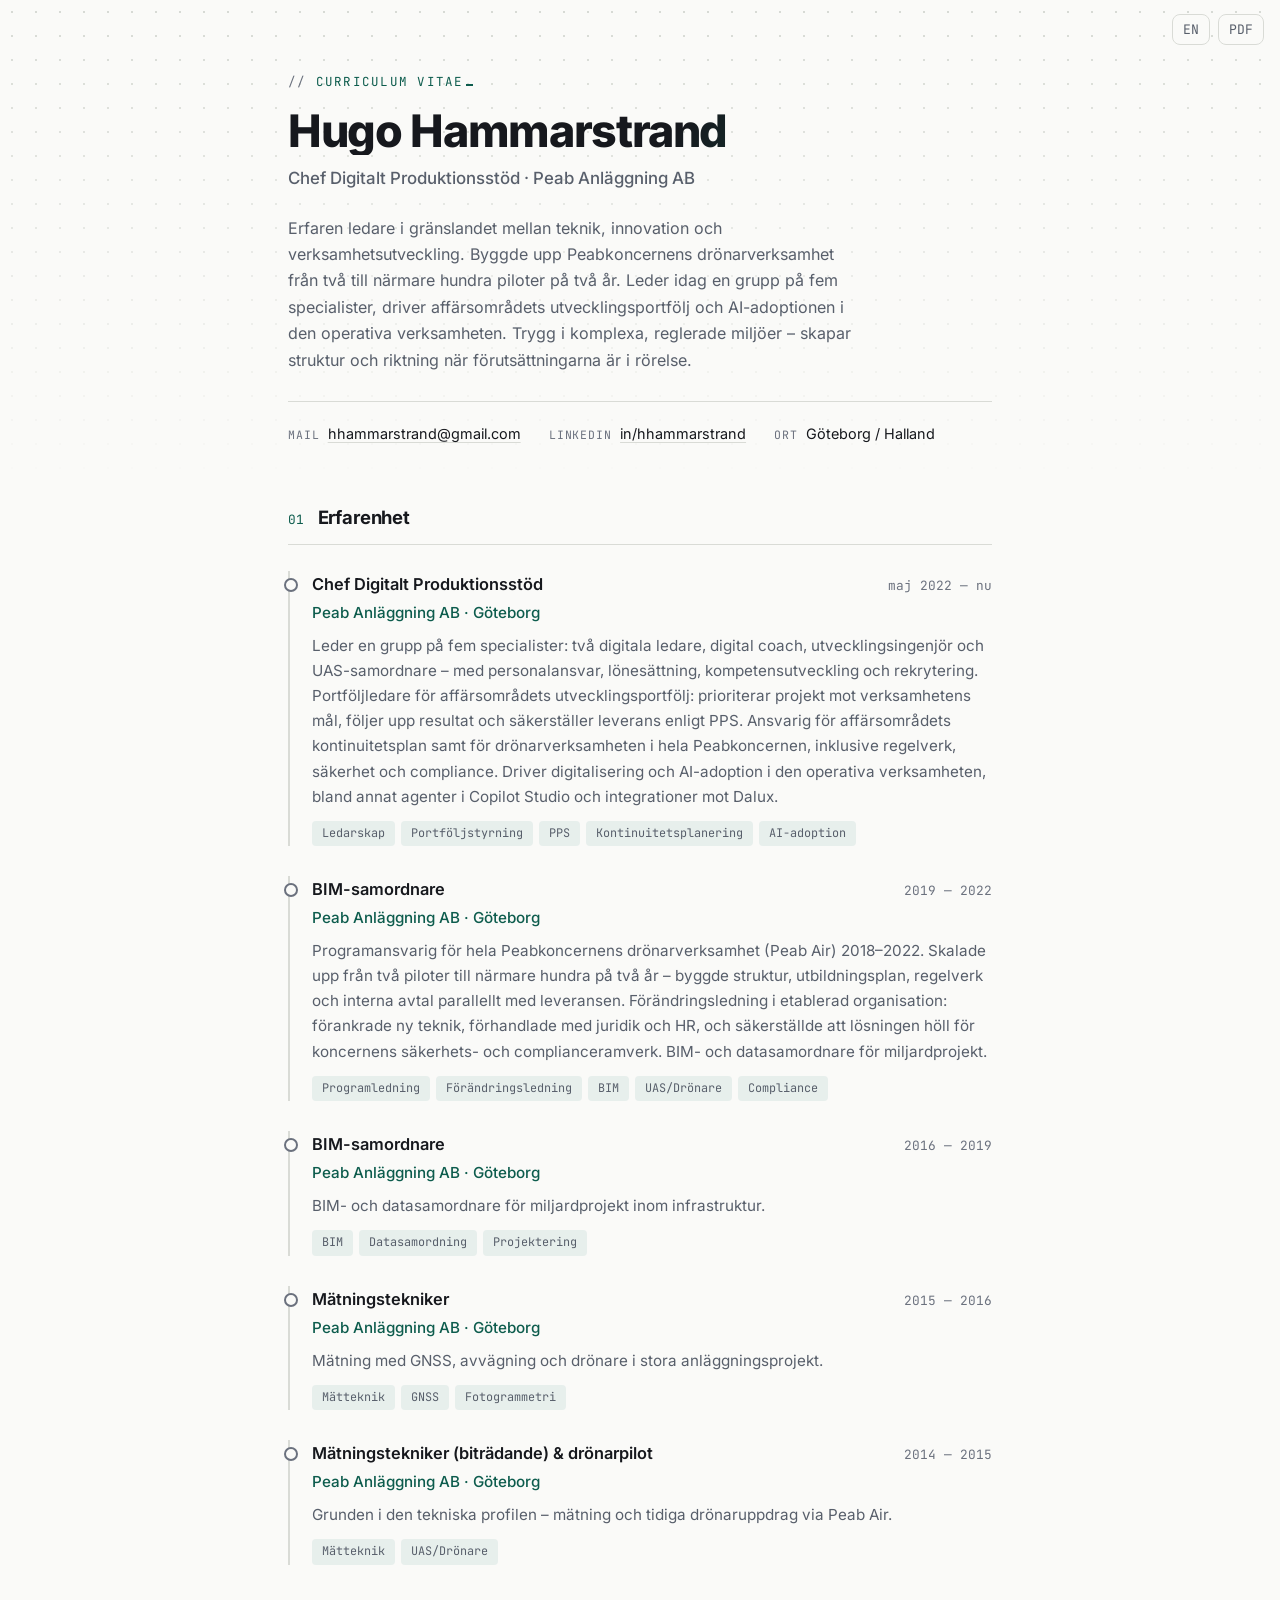
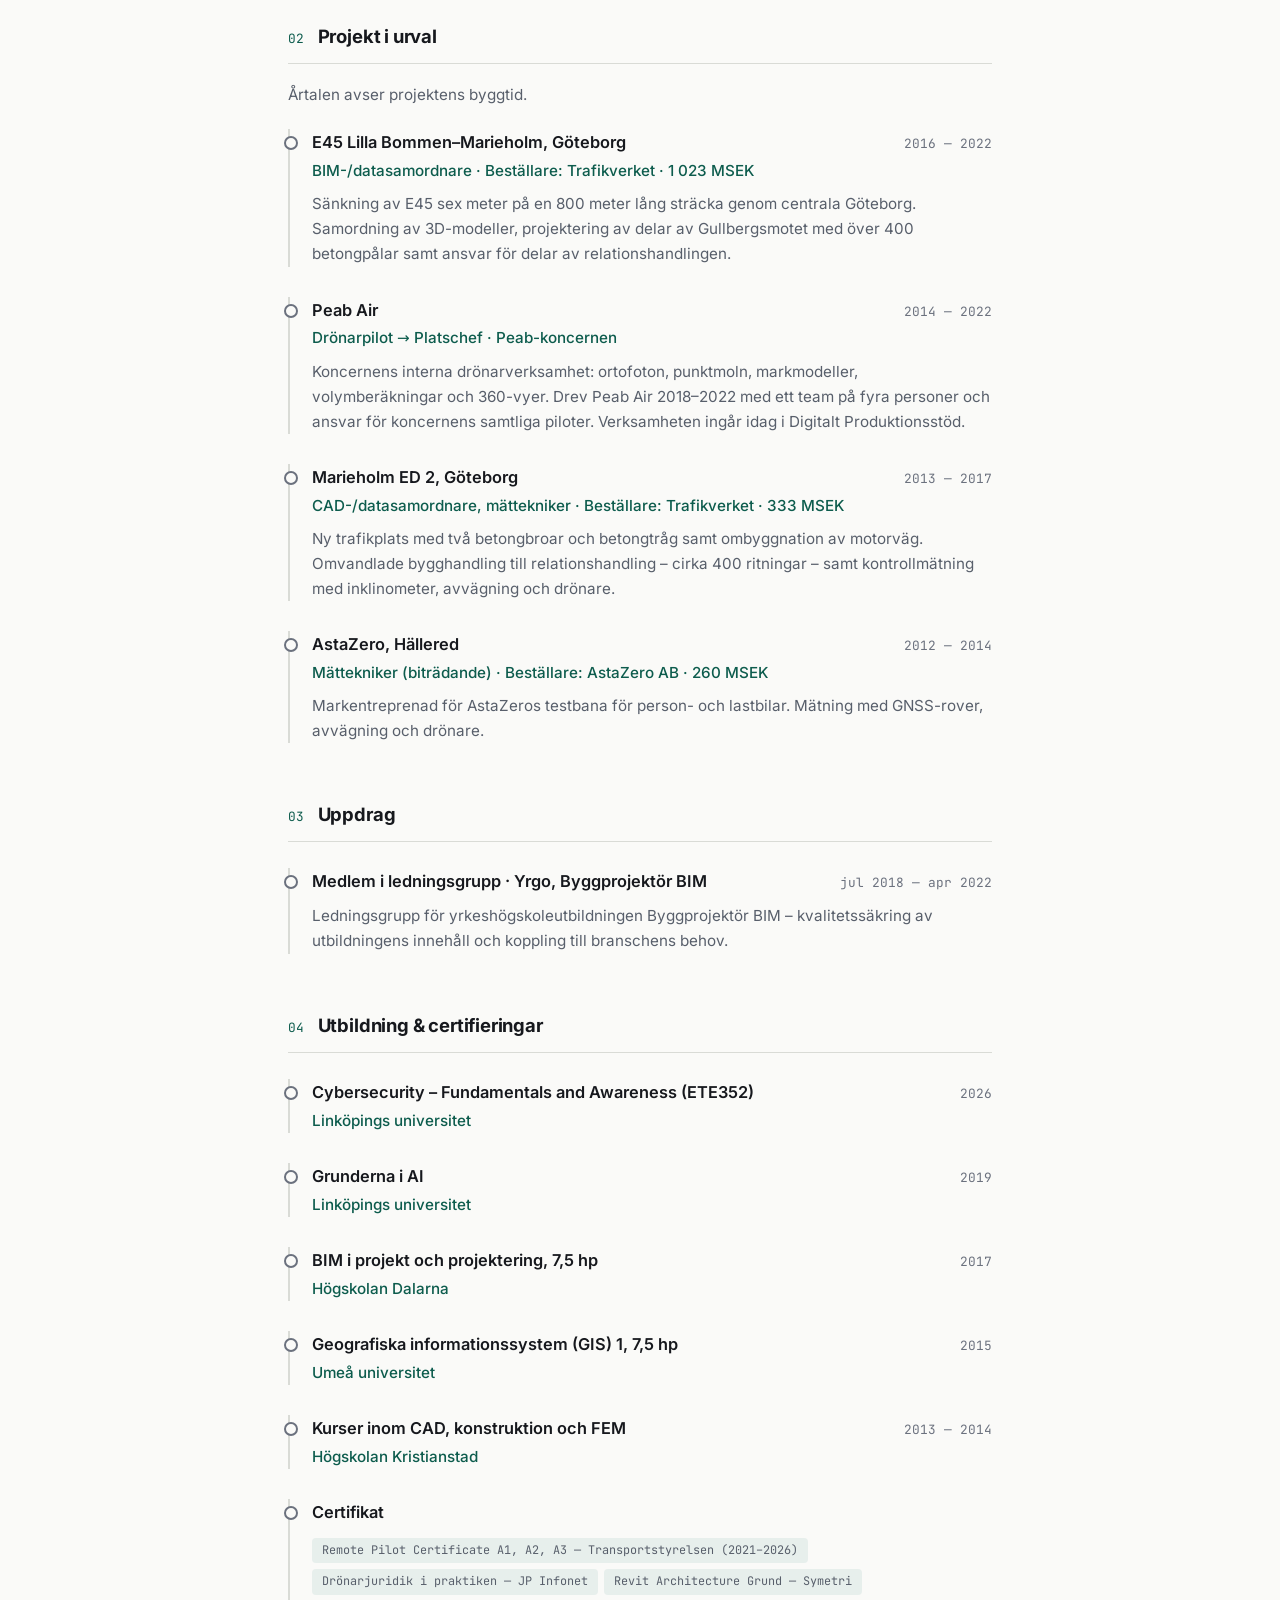
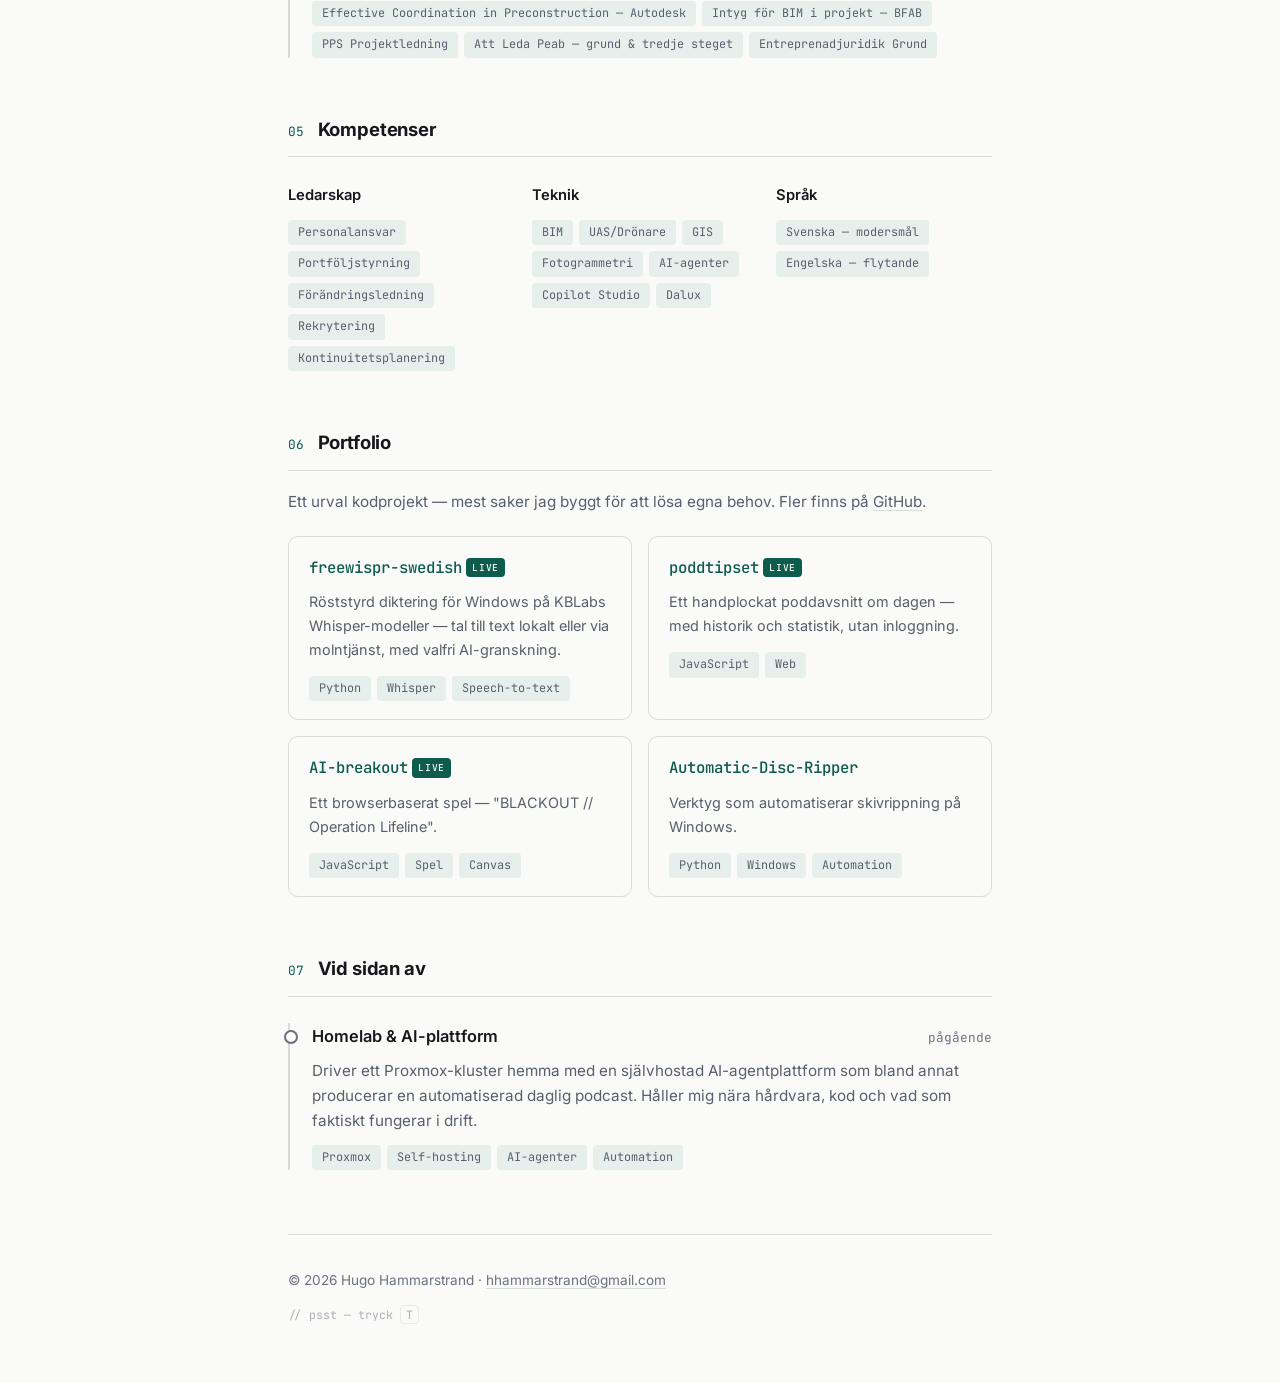
==== index.html @ 807e5472 "Align CV content with official Peab CV - Restructure experience per Peab CV: BIM Coordinator 2019-20" ====
<!DOCTYPE html>
<html lang="sv">
<head>
  <meta charset="UTF-8">
  <meta name="viewport" content="width=device-width, initial-scale=1.0">
  <meta name="description" content="CV – Hugo Hammarstrand, Chef Digitalt Produktionsstöd">
  <title>Hugo Hammarstrand — CV</title>
  <link rel="icon" type="image/svg+xml" href="favicon.svg">
  <link rel="canonical" href="https://hhammarstrand.github.io/cv/">
  <link rel="alternate" hreflang="sv" href="https://hhammarstrand.github.io/cv/">
  <link rel="alternate" hreflang="en" href="https://hhammarstrand.github.io/cv/en/">
  <link rel="alternate" hreflang="x-default" href="https://hhammarstrand.github.io/cv/">

  <meta property="og:type" content="profile">
  <meta property="og:title" content="Hugo Hammarstrand — CV">
  <meta property="og:description" content="Chef Digitalt Produktionsstöd på Peab Anläggning AB. 12+ år i byggbranschen, byggde upp koncernens drönarverksamhet från 2 till ~100 piloter.">
  <meta property="og:url" content="https://hhammarstrand.github.io/cv/">
  <meta property="og:image" content="https://hhammarstrand.github.io/cv/og-image.png">
  <meta property="og:image:width" content="1200">
  <meta property="og:image:height" content="630">
  <meta property="og:image:alt" content="Hugo Hammarstrand — Chef Digitalt Produktionsstöd, Peab Anläggning AB">
  <meta property="og:locale" content="sv_SE">
  <meta property="og:locale:alternate" content="en_US">
  <meta name="twitter:card" content="summary_large_image">
  <meta name="twitter:title" content="Hugo Hammarstrand — CV">
  <meta name="twitter:description" content="Chef Digitalt Produktionsstöd på Peab Anläggning AB.">
  <meta name="twitter:image" content="https://hhammarstrand.github.io/cv/og-image.png">

  <script type="application/ld+json">
  {
    "@context": "https://schema.org",
    "@type": "Person",
    "name": "Hugo Hammarstrand",
    "jobTitle": "Chef Digitalt Produktionsstöd",
    "worksFor": { "@type": "Organization", "name": "Peab Anläggning AB" },
    "email": "mailto:hhammarstrand@gmail.com",
    "url": "https://hhammarstrand.github.io/cv/",
    "sameAs": [
      "https://www.linkedin.com/in/hhammarstrand/",
      "https://github.com/hhammarstrand"
    ],
    "knowsLanguage": ["sv", "en"]
  }
  </script>

  <link rel="preload" href="fonts/inter-latin.woff2" as="font" type="font/woff2" crossorigin>
  <link rel="preload" href="fonts/jetbrains-mono-latin.woff2" as="font" type="font/woff2" crossorigin>
  <link rel="stylesheet" href="style.css">
</head>
<body>
  <div id="progress" aria-hidden="true"></div>
  <nav class="toolbar" aria-label="Verktyg">
    <a class="tool" href="en/" lang="en" aria-label="Switch to English">EN</a>
    <button class="tool" id="pdf-btn" type="button" aria-label="Ladda ner som PDF">PDF</button>
  </nav>
  <div class="page">

    <!-- ===================== SIDHUVUD ===================== -->
    <header class="hero">
      <p class="overline">curriculum vitae</p>
      <h1>Hugo Hammarstrand</h1>
      <p class="title">Chef Digitalt Produktionsstöd · Peab Anläggning AB</p>
      <p class="tagline">
        Erfaren ledare i gränslandet mellan teknik, innovation och verksamhetsutveckling.
        Byggde upp Peabkoncernens drönarverksamhet från två till närmare hundra piloter
        på två år. Leder idag en grupp på fem specialister, driver affärsområdets
        utvecklingsportfölj och AI-adoptionen i den operativa verksamheten. Trygg i
        komplexa, reglerade miljöer – skapar struktur och riktning när förutsättningarna
        är i rörelse.
      </p>
      <ul class="contact">
        <li><span class="label">mail</span><a href="mailto:hhammarstrand@gmail.com">hhammarstrand@gmail.com</a></li>
        <li><span class="label">linkedin</span><a href="https://www.linkedin.com/in/hhammarstrand/" target="_blank" rel="noopener">in/hhammarstrand</a></li>
        <li><span class="label">ort</span>Göteborg / Halland</li>
      </ul>
    </header>

    <main>
      <!-- ===================== ERFARENHET ===================== -->
      <section id="erfarenhet">
        <h2><span class="index">01</span>Erfarenhet</h2>

        <article class="entry">
          <div class="entry-header">
            <h3>Chef Digitalt Produktionsstöd</h3>
            <span class="period">maj 2022 — nu</span>
          </div>
          <p class="org">Peab Anläggning AB · Göteborg</p>
          <p>
            Leder en grupp på fem specialister: två digitala ledare, digital coach,
            utvecklingsingenjör och UAS-samordnare – med personalansvar, lönesättning,
            kompetensutveckling och rekrytering. Portföljledare för affärsområdets
            utvecklingsportfölj: prioriterar projekt mot verksamhetens mål, följer upp
            resultat och säkerställer leverans enligt PPS. Ansvarig för affärsområdets
            kontinuitetsplan samt för drönarverksamheten i hela Peabkoncernen, inklusive
            regelverk, säkerhet och compliance. Driver digitalisering och AI-adoption i
            den operativa verksamheten, bland annat agenter i Copilot Studio och
            integrationer mot Dalux.
          </p>
          <ul class="tags">
            <li>Ledarskap</li><li>Portföljstyrning</li><li>PPS</li><li>Kontinuitetsplanering</li><li>AI-adoption</li>
          </ul>
        </article>

        <article class="entry">
          <div class="entry-header">
            <h3>BIM-samordnare</h3>
            <span class="period">2019 — 2022</span>
          </div>
          <p class="org">Peab Anläggning AB · Göteborg</p>
          <p>
            Programansvarig för hela Peabkoncernens drönarverksamhet (Peab Air)
            2018–2022. Skalade upp från två piloter till närmare hundra på två år –
            byggde struktur, utbildningsplan, regelverk och interna avtal parallellt
            med leveransen. Förändringsledning i etablerad organisation: förankrade ny
            teknik, förhandlade med juridik och HR, och säkerställde att lösningen höll
            för koncernens säkerhets- och complianceramverk. BIM- och datasamordnare
            för miljardprojekt.
          </p>
          <ul class="tags">
            <li>Programledning</li><li>Förändringsledning</li><li>BIM</li><li>UAS/Drönare</li><li>Compliance</li>
          </ul>
        </article>

        <article class="entry">
          <div class="entry-header">
            <h3>BIM-samordnare</h3>
            <span class="period">2016 — 2019</span>
          </div>
          <p class="org">Peab Anläggning AB · Göteborg</p>
          <p>BIM- och datasamordnare för miljardprojekt inom infrastruktur.</p>
          <ul class="tags">
            <li>BIM</li><li>Datasamordning</li><li>Projektering</li>
          </ul>
        </article>

        <article class="entry">
          <div class="entry-header">
            <h3>Mätningstekniker</h3>
            <span class="period">2015 — 2016</span>
          </div>
          <p class="org">Peab Anläggning AB · Göteborg</p>
          <p>Mätning med GNSS, avvägning och drönare i stora anläggningsprojekt.</p>
          <ul class="tags">
            <li>Mätteknik</li><li>GNSS</li><li>Fotogrammetri</li>
          </ul>
        </article>

        <article class="entry">
          <div class="entry-header">
            <h3>Mätningstekniker (biträdande) &amp; drönarpilot</h3>
            <span class="period">2014 — 2015</span>
          </div>
          <p class="org">Peab Anläggning AB · Göteborg</p>
          <p>
            Grunden i den tekniska profilen – mätning och tidiga drönaruppdrag
            via Peab Air.
          </p>
          <ul class="tags">
            <li>Mätteknik</li><li>UAS/Drönare</li>
          </ul>
        </article>
      </section>

      <!-- ===================== PROJEKT ===================== -->
      <section id="projekt">
        <h2><span class="index">02</span>Projekt i urval</h2>
        <p class="section-intro">Årtalen avser projektens byggtid.</p>

        <article class="entry">
          <div class="entry-header">
            <h3>E45 Lilla Bommen–Marieholm, Göteborg</h3>
            <span class="period">2016 — 2022</span>
          </div>
          <p class="org">BIM-/datasamordnare · Beställare: Trafikverket · 1 023 MSEK</p>
          <p>
            Sänkning av E45 sex meter på en 800 meter lång sträcka genom centrala
            Göteborg. Samordning av 3D-modeller, projektering av delar av Gullbergsmotet
            med över 400 betongpålar samt ansvar för delar av relationshandlingen.
          </p>
        </article>

        <article class="entry">
          <div class="entry-header">
            <h3>Peab Air</h3>
            <span class="period">2014 — 2022</span>
          </div>
          <p class="org">Drönarpilot → Platschef · Peab-koncernen</p>
          <p>
            Koncernens interna drönarverksamhet: ortofoton, punktmoln, markmodeller,
            volymberäkningar och 360-vyer. Drev Peab Air 2018–2022 med ett team på fyra
            personer och ansvar för koncernens samtliga piloter. Verksamheten ingår
            idag i Digitalt Produktionsstöd.
          </p>
        </article>

        <article class="entry">
          <div class="entry-header">
            <h3>Marieholm ED 2, Göteborg</h3>
            <span class="period">2013 — 2017</span>
          </div>
          <p class="org">CAD-/datasamordnare, mättekniker · Beställare: Trafikverket · 333 MSEK</p>
          <p>
            Ny trafikplats med två betongbroar och betongtråg samt ombyggnation av
            motorväg. Omvandlade bygghandling till relationshandling – cirka 400
            ritningar – samt kontrollmätning med inklinometer, avvägning och drönare.
          </p>
        </article>

        <article class="entry">
          <div class="entry-header">
            <h3>AstaZero, Hällered</h3>
            <span class="period">2012 — 2014</span>
          </div>
          <p class="org">Mättekniker (biträdande) · Beställare: AstaZero AB · 260 MSEK</p>
          <p>
            Markentreprenad för AstaZeros testbana för person- och lastbilar. Mätning
            med GNSS-rover, avvägning och drönare.
          </p>
        </article>
      </section>

      <!-- ===================== UPPDRAG ===================== -->
      <section id="uppdrag">
        <h2><span class="index">03</span>Uppdrag</h2>

        <article class="entry">
          <div class="entry-header">
            <h3>Medlem i ledningsgrupp · Yrgo, Byggprojektör BIM</h3>
            <span class="period">jul 2018 — apr 2022</span>
          </div>
          <p>
            Ledningsgrupp för yrkeshögskoleutbildningen Byggprojektör BIM – kvalitetssäkring
            av utbildningens innehåll och koppling till branschens behov.
          </p>
        </article>
      </section>

      <!-- ===================== UTBILDNING ===================== -->
      <section id="utbildning">
        <h2><span class="index">04</span>Utbildning &amp; certifieringar</h2>

        <article class="entry">
          <div class="entry-header">
            <h3>Cybersecurity – Fundamentals and Awareness (ETE352)</h3>
            <span class="period">2026</span>
          </div>
          <p class="org">Linköpings universitet</p>
        </article>

        <article class="entry">
          <div class="entry-header">
            <h3>Grunderna i AI</h3>
            <span class="period">2019</span>
          </div>
          <p class="org">Linköpings universitet</p>
        </article>

        <article class="entry">
          <div class="entry-header">
            <h3>BIM i projekt och projektering, 7,5 hp</h3>
            <span class="period">2017</span>
          </div>
          <p class="org">Högskolan Dalarna</p>
        </article>

        <article class="entry">
          <div class="entry-header">
            <h3>Geografiska informationssystem (GIS) 1, 7,5 hp</h3>
            <span class="period">2015</span>
          </div>
          <p class="org">Umeå universitet</p>
        </article>

        <article class="entry">
          <div class="entry-header">
            <h3>Kurser inom CAD, konstruktion och FEM</h3>
            <span class="period">2013 — 2014</span>
          </div>
          <p class="org">Högskolan Kristianstad</p>
        </article>

        <article class="entry">
          <div class="entry-header">
            <h3>Certifikat</h3>
          </div>
          <ul class="tags">
            <li>Remote Pilot Certificate A1, A2, A3 — Transportstyrelsen (2021–2026)</li>
            <li>Drönarjuridik i praktiken — JP Infonet</li>
            <li>Revit Architecture Grund — Symetri</li>
            <li>Effective Coordination in Preconstruction — Autodesk</li>
            <li>Intyg för BIM i projekt — BFAB</li>
            <li>PPS Projektledning</li>
            <li>Att Leda Peab — grund &amp; tredje steget</li>
            <li>Entreprenadjuridik Grund</li>
          </ul>
        </article>
      </section>

      <!-- ===================== KOMPETENSER ===================== -->
      <section id="kompetenser">
        <h2><span class="index">05</span>Kompetenser</h2>
        <div class="skills">
          <div class="skill-group">
            <h3>Ledarskap</h3>
            <ul class="tags">
              <li>Personalansvar</li><li>Portföljstyrning</li><li>Förändringsledning</li><li>Rekrytering</li><li>Kontinuitetsplanering</li>
            </ul>
          </div>
          <div class="skill-group">
            <h3>Teknik</h3>
            <ul class="tags">
              <li>BIM</li><li>UAS/Drönare</li><li>GIS</li><li>Fotogrammetri</li><li>AI-agenter</li><li>Copilot Studio</li><li>Dalux</li>
            </ul>
          </div>
          <div class="skill-group">
            <h3>Språk</h3>
            <ul class="tags">
              <li>Svenska — modersmål</li><li>Engelska — flytande</li>
            </ul>
          </div>
        </div>
      </section>

      <!-- ===================== PORTFOLIO ===================== -->
      <section id="portfolio">
        <h2><span class="index">06</span>Portfolio</h2>
        <p class="section-intro">Ett urval kodprojekt — mest saker jag byggt för att lösa egna behov. Fler finns på <a href="https://github.com/hhammarstrand" target="_blank" rel="noopener">GitHub</a>.</p>
        <div class="portfolio">

          <a class="project" href="https://hhammarstrand.github.io/freewispr-swedish/" target="_blank" rel="noopener">
            <h3>freewispr-swedish <span class="live-badge">live</span> <span class="arrow" aria-hidden="true">↗</span></h3>
            <p>Röststyrd diktering för Windows på KBLabs Whisper-modeller — tal till text lokalt eller via molntjänst, med valfri AI-granskning.</p>
            <ul class="tags"><li>Python</li><li>Whisper</li><li>Speech-to-text</li></ul>
          </a>

          <a class="project" href="https://hhammarstrand.github.io/poddtipset/" target="_blank" rel="noopener">
            <h3>poddtipset <span class="live-badge">live</span> <span class="arrow" aria-hidden="true">↗</span></h3>
            <p>Ett handplockat poddavsnitt om dagen — med historik och statistik, utan inloggning.</p>
            <ul class="tags"><li>JavaScript</li><li>Web</li></ul>
          </a>

          <a class="project" href="https://hhammarstrand.github.io/AI-breakout/" target="_blank" rel="noopener">
            <h3>AI-breakout <span class="live-badge">live</span> <span class="arrow" aria-hidden="true">↗</span></h3>
            <p>Ett browserbaserat spel — "BLACKOUT // Operation Lifeline".</p>
            <ul class="tags"><li>JavaScript</li><li>Spel</li><li>Canvas</li></ul>
          </a>

          <a class="project" href="https://github.com/hhammarstrand/Automatic-Disc-Ripper-for-Windows" target="_blank" rel="noopener">
            <h3>Automatic-Disc-Ripper <span class="arrow" aria-hidden="true">↗</span></h3>
            <p>Verktyg som automatiserar skivrippning på Windows.</p>
            <ul class="tags"><li>Python</li><li>Windows</li><li>Automation</li></ul>
          </a>

        </div>
      </section>

      <!-- ===================== VID SIDAN AV ===================== -->
      <section id="eget">
        <h2><span class="index">07</span>Vid sidan av</h2>

        <article class="entry">
          <div class="entry-header">
            <h3>Homelab &amp; AI-plattform</h3>
            <span class="period">pågående</span>
          </div>
          <p>
            Driver ett Proxmox-kluster hemma med en självhostad AI-agentplattform som
            bland annat producerar en automatiserad daglig podcast. Håller mig nära
            hårdvara, kod och vad som faktiskt fungerar i drift.
          </p>
          <ul class="tags">
            <li>Proxmox</li><li>Self-hosting</li><li>AI-agenter</li><li>Automation</li>
          </ul>
        </article>
      </section>
    </main>

    <footer>
      <p>© 2026 Hugo Hammarstrand · <a href="mailto:hhammarstrand@gmail.com">hhammarstrand@gmail.com</a></p>
      <p class="hint" aria-hidden="true">// psst — tryck <kbd>T</kbd></p>
    </footer>

  </div>
  <script src="script.js"></script>
</body>
</html>
---- style.css ----
/* ===================== Typsnitt (självhostade, latin-subset) ===================== */
/* Variabla fonter från Google Fonts (Inter v20, JetBrains Mono v24), OFL-licens.
   Tecken utanför latin-subsetet (t.ex. →, ↗) faller tillbaka på systemfont. */
@font-face {
  font-family: "Inter";
  font-style: normal;
  font-weight: 100 900;
  font-display: swap;
  src: url("fonts/inter-latin.woff2") format("woff2");
}
@font-face {
  font-family: "JetBrains Mono";
  font-style: normal;
  font-weight: 100 800;
  font-display: swap;
  src: url("fonts/jetbrains-mono-latin.woff2") format("woff2");
}

/* ===================== Grund ===================== */
:root {
  --bg: #fafaf8;
  --text: #16181d;
  --muted: #585f6b;
  --faint: #6b717e; /* håll ≥ 4.5:1 mot --bg (WCAG AA) — används för datum m.m. */
  --accent: #0d5c4d;
  --accent-2: #1d8a72;
  --accent-soft: #e7efec;
  --rule: #d9dbd6;
  --dot: #d2d5cf;
  --mono: "JetBrains Mono", ui-monospace, monospace;
}

* { box-sizing: border-box; }

html { scroll-behavior: smooth; }

body {
  margin: 0;
  font-family: "Inter", system-ui, -apple-system, sans-serif;
  background: var(--bg);
  color: var(--text);
  line-height: 1.65;
  -webkit-font-smoothing: antialiased;
}

/* Subtilt punktraster bakom övre delen av sidan */
body::before {
  content: "";
  position: fixed;
  inset: 0;
  background-image: radial-gradient(var(--dot) 1px, transparent 1px);
  background-size: 24px 24px;
  -webkit-mask-image: linear-gradient(to bottom, rgba(0,0,0,0.9), transparent 55%);
  mask-image: linear-gradient(to bottom, rgba(0,0,0,0.9), transparent 55%);
  pointer-events: none;
  z-index: 0;
}

.page {
  position: relative;
  z-index: 1;
  max-width: 760px;
  margin: 0 auto;
  padding: 72px 28px 48px;
}

a {
  color: inherit;
  text-decoration: underline;
  text-decoration-color: var(--rule);
  text-underline-offset: 3px;
  transition: text-decoration-color 0.15s;
}
a:hover { text-decoration-color: var(--accent); }

/* Visuellt dold men läsbar för skärmläsare */
.sr-only {
  position: absolute;
  width: 1px;
  height: 1px;
  padding: 0;
  margin: -1px;
  overflow: hidden;
  clip-path: inset(50%);
  white-space: nowrap;
}

/* ===================== Verktygsrad ===================== */
.toolbar {
  position: fixed;
  top: 14px;
  right: 16px;
  z-index: 11;
  display: flex;
  gap: 8px;
}

.tool {
  font-family: var(--mono);
  font-size: 0.82rem;
  line-height: 1;
  color: var(--muted);
  background: var(--bg);
  border: 1px solid var(--rule);
  border-radius: 8px;
  padding: 8px 10px;
  cursor: pointer;
  text-decoration: none;
  transition: color 0.15s, border-color 0.15s;
}

.tool:hover {
  color: var(--accent);
  border-color: var(--accent);
  text-decoration: none;
}

/* ===================== Läsförlopp ===================== */
#progress {
  position: fixed;
  top: 0;
  left: 0;
  height: 3px;
  width: 0;
  background: linear-gradient(90deg, var(--accent), var(--accent-2));
  z-index: 10;
}

/* ===================== Sidhuvud ===================== */
.overline {
  font-family: var(--mono);
  font-size: 0.78rem;
  letter-spacing: 0.18em;
  text-transform: uppercase;
  color: var(--accent);
  margin: 0 0 14px;
}

.overline::before {
  content: "// ";
  color: var(--faint);
}

.hero h1 {
  margin: 0;
  font-size: 2.8rem;
  font-weight: 800;
  letter-spacing: -0.03em;
  line-height: 1.08;
  background: linear-gradient(120deg, var(--text) 55%, var(--accent));
  -webkit-background-clip: text;
  background-clip: text;
  -webkit-text-fill-color: transparent;
}

.hero .title {
  margin: 10px 0 0;
  font-size: 1.05rem;
  font-weight: 500;
  color: var(--muted);
}

.hero .tagline {
  margin: 22px 0 0;
  color: var(--muted);
  max-width: 58ch;
}

.contact {
  list-style: none;
  margin: 28px 0 0;
  padding: 20px 0 0;
  border-top: 1px solid var(--rule);
  display: flex;
  flex-wrap: wrap;
  gap: 8px 28px;
  font-size: 0.9rem;
}

.contact .label {
  font-family: var(--mono);
  font-size: 0.72rem;
  color: var(--faint);
  margin-right: 8px;
  text-transform: uppercase;
  letter-spacing: 0.08em;
}

/* ===================== Sektioner ===================== */
section {
  margin-top: 56px;
}

h2 {
  display: flex;
  align-items: baseline;
  gap: 14px;
  margin: 0 0 26px;
  font-size: 1.15rem;
  font-weight: 700;
  letter-spacing: -0.01em;
  padding-bottom: 12px;
  border-bottom: 1px solid var(--rule);
}

h2 .index {
  font-family: var(--mono);
  font-size: 0.8rem;
  font-weight: 400;
  color: var(--accent);
}

/* ===================== Poster / tidslinje ===================== */
.entry {
  position: relative;
  margin-bottom: 30px;
  padding-left: 22px;
  border-left: 2px solid var(--rule);
  transition: border-left-color 0.25s;
}
.entry:last-child { margin-bottom: 0; }
.entry:hover { border-left-color: var(--accent); }

/* Tidslinjepunkt */
.entry::before {
  content: "";
  position: absolute;
  left: -6px;
  top: 7px;
  width: 10px;
  height: 10px;
  border-radius: 50%;
  background: var(--bg);
  border: 2px solid var(--faint);
  transition: border-color 0.25s, box-shadow 0.25s;
}
.entry:hover::before {
  border-color: var(--accent);
  box-shadow: 0 0 0 4px var(--accent-soft);
}

.entry-header {
  display: flex;
  justify-content: space-between;
  align-items: baseline;
  flex-wrap: wrap;
  gap: 4px 16px;
}

.entry h3 {
  margin: 0;
  font-size: 1.02rem;
  font-weight: 600;
}

.period {
  font-family: var(--mono);
  font-size: 0.8rem;
  color: var(--faint);
  white-space: nowrap;
}

.org {
  margin: 2px 0 0 !important;
  font-size: 0.88rem;
  color: var(--accent) !important;
  font-weight: 500;
}

.entry p {
  margin: 8px 0 0;
  color: var(--muted);
  font-size: 0.95rem;
}

/* ===================== Taggar ===================== */
.tags {
  list-style: none;
  margin: 12px 0 0;
  padding: 0;
  display: flex;
  flex-wrap: wrap;
  gap: 6px;
}

.tags li {
  font-family: var(--mono);
  font-size: 0.74rem;
  color: var(--muted);
  background: var(--accent-soft);
  padding: 3px 10px;
  border-radius: 4px;
  transition: color 0.15s, transform 0.15s;
}

.tags li:hover {
  color: var(--accent);
  transform: translateY(-1px);
}

/* ===================== Kompetenser ===================== */
.skills {
  display: grid;
  grid-template-columns: repeat(auto-fit, minmax(200px, 1fr));
  gap: 28px;
}

.skill-group h3 {
  margin: 0 0 10px;
  font-size: 0.92rem;
  font-weight: 600;
}

/* ===================== Portfolio ===================== */
.section-intro {
  margin: -8px 0 22px;
  color: var(--muted);
  font-size: 0.95rem;
}

.portfolio {
  display: grid;
  grid-template-columns: repeat(auto-fit, minmax(240px, 1fr));
  gap: 16px;
}

.project {
  display: block;
  padding: 18px 20px;
  border: 1px solid var(--rule);
  border-radius: 10px;
  background: color-mix(in srgb, var(--bg) 70%, transparent);
  text-decoration: none;
  color: inherit;
  transition: border-color 0.2s, transform 0.2s, box-shadow 0.2s;
}

.project:hover {
  border-color: var(--accent);
  transform: translateY(-3px);
  box-shadow: 0 10px 30px rgba(0, 0, 0, 0.08);
  text-decoration: none;
}

.project h3 {
  margin: 0;
  font-family: var(--mono);
  font-size: 0.98rem;
  font-weight: 500;
  color: var(--accent);
  display: flex;
  align-items: center;
  gap: 6px;
}

.project .live-badge {
  font-family: var(--mono);
  font-size: 0.6rem;
  font-weight: 500;
  letter-spacing: 0.08em;
  text-transform: uppercase;
  color: var(--bg);
  background: var(--accent);
  padding: 2px 6px;
  border-radius: 4px;
  margin-left: -2px;
}

.project .arrow {
  font-family: sans-serif;
  margin-left: auto;
  opacity: 0;
  transform: translate(-3px, 3px);
  transition: opacity 0.2s, transform 0.2s;
}

.project:hover .arrow {
  opacity: 1;
  transform: none;
}

.project p {
  margin: 10px 0 0;
  font-size: 0.9rem;
  color: var(--muted);
}

.project .tags { margin-top: 14px; }

/* ===================== Sidfot ===================== */
footer {
  margin-top: 64px;
  padding-top: 20px;
  border-top: 1px solid var(--rule);
  font-size: 0.85rem;
  color: var(--faint);
}

footer .hint {
  font-family: var(--mono);
  font-size: 0.72rem;
  opacity: 0.55;
}

footer .hint kbd {
  font-family: inherit;
  border: 1px solid var(--rule);
  border-radius: 4px;
  padding: 1px 5px;
}

/* ===================== Skrivmaskinsmarkör ===================== */
.overline .caret {
  display: inline-block;
  width: 0.55em;
  margin-left: 2px;
  border-bottom: 2px solid var(--accent);
  animation: blink 1s steps(1) infinite;
}

@keyframes blink {
  50% { opacity: 0; }
}

/* ===================== Terminal ===================== */
#term-backdrop {
  position: fixed;
  inset: 0;
  background: rgba(0, 0, 0, 0.45);
  z-index: 19;
}

#term {
  position: fixed;
  left: 50%;
  top: 18vh;
  transform: translateX(-50%);
  width: min(640px, 92vw);
  z-index: 20;
  background: #0c0e12;
  color: #d6dae0;
  border: 1px solid #2a2e36;
  border-radius: 10px;
  box-shadow: 0 24px 60px rgba(0, 0, 0, 0.5);
  font-family: var(--mono);
  font-size: 0.84rem;
  overflow: hidden;
}

#term header {
  display: flex;
  justify-content: space-between;
  padding: 8px 14px;
  background: #12151b;
  border-bottom: 1px solid #2a2e36;
  color: #6b7280;
  font-size: 0.74rem;
}

#term-out {
  max-height: 45vh;
  overflow-y: auto;
  padding: 12px 14px;
  white-space: pre-wrap;
  line-height: 1.55;
}

#term-out .cmd-line { color: #4fd1b0; }

#term form {
  display: flex;
  align-items: center;
  gap: 8px;
  padding: 10px 14px;
  border-top: 1px solid #2a2e36;
}

#term .prompt { color: #4fd1b0; }

#term input {
  flex: 1;
  background: none;
  border: none;
  outline: none;
  color: #d6dae0;
  font: inherit;
}

/* ===================== Scroll-animationer ===================== */
/* Aktiveras bara när JS finns (html.js) så att sidan funkar utan skript */
html.js .reveal {
  opacity: 0;
  transform: translateY(14px);
  transition: opacity 0.55s ease, transform 0.55s ease;
}
html.js .reveal.visible {
  opacity: 1;
  transform: none;
}

@media (prefers-reduced-motion: reduce) {
  html { scroll-behavior: auto; }
  html.js .reveal {
    opacity: 1;
    transform: none;
    transition: none;
  }
  .tags li, .entry, .entry::before { transition: none; }
}

/* ===================== Mobil ===================== */
@media (max-width: 600px) {
  .page { padding: 40px 18px 32px; }
  .hero h1 { font-size: 2.1rem; }
  section { margin-top: 40px; }
}

/* ===================== Utskrift ===================== */
@media print {
  :root {
    --bg: #ffffff;
    --text: #000000;
    --muted: #333333;
    --faint: #555555;
    --accent: #0d5c4d;
    --rule: #cccccc;
    --dot: #ffffff;
  }
  body::before, #progress, .toolbar, footer .hint, #term, #term-backdrop { display: none; }
  .overline .caret { display: none; }
  html.js .reveal { opacity: 1; transform: none; }
  .hero h1 {
    background: none;
    -webkit-text-fill-color: initial;
    color: #000;
  }
  .page { padding: 0; max-width: none; }
  section { margin-top: 28px; }
  .entry, .project { break-inside: avoid; }
  .portfolio { grid-template-columns: 1fr 1fr; }
  a { text-decoration: none; }
}
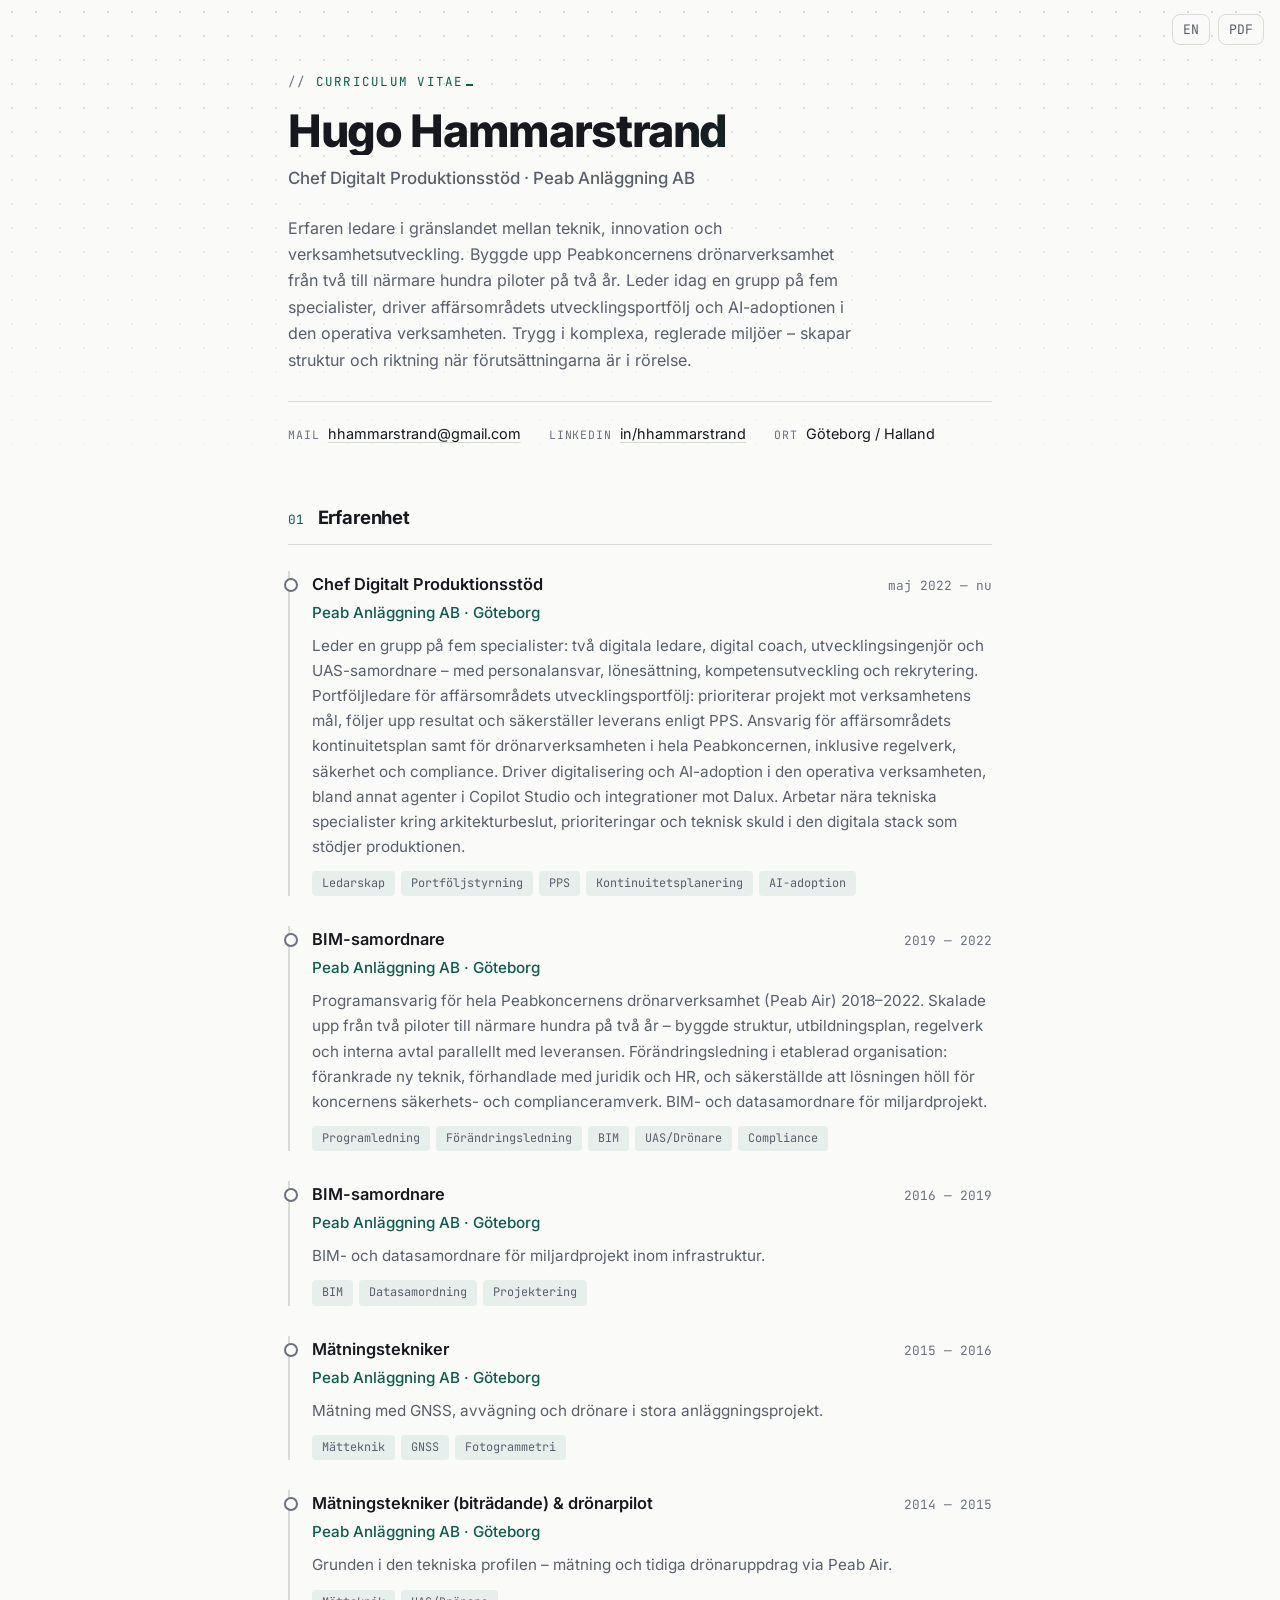
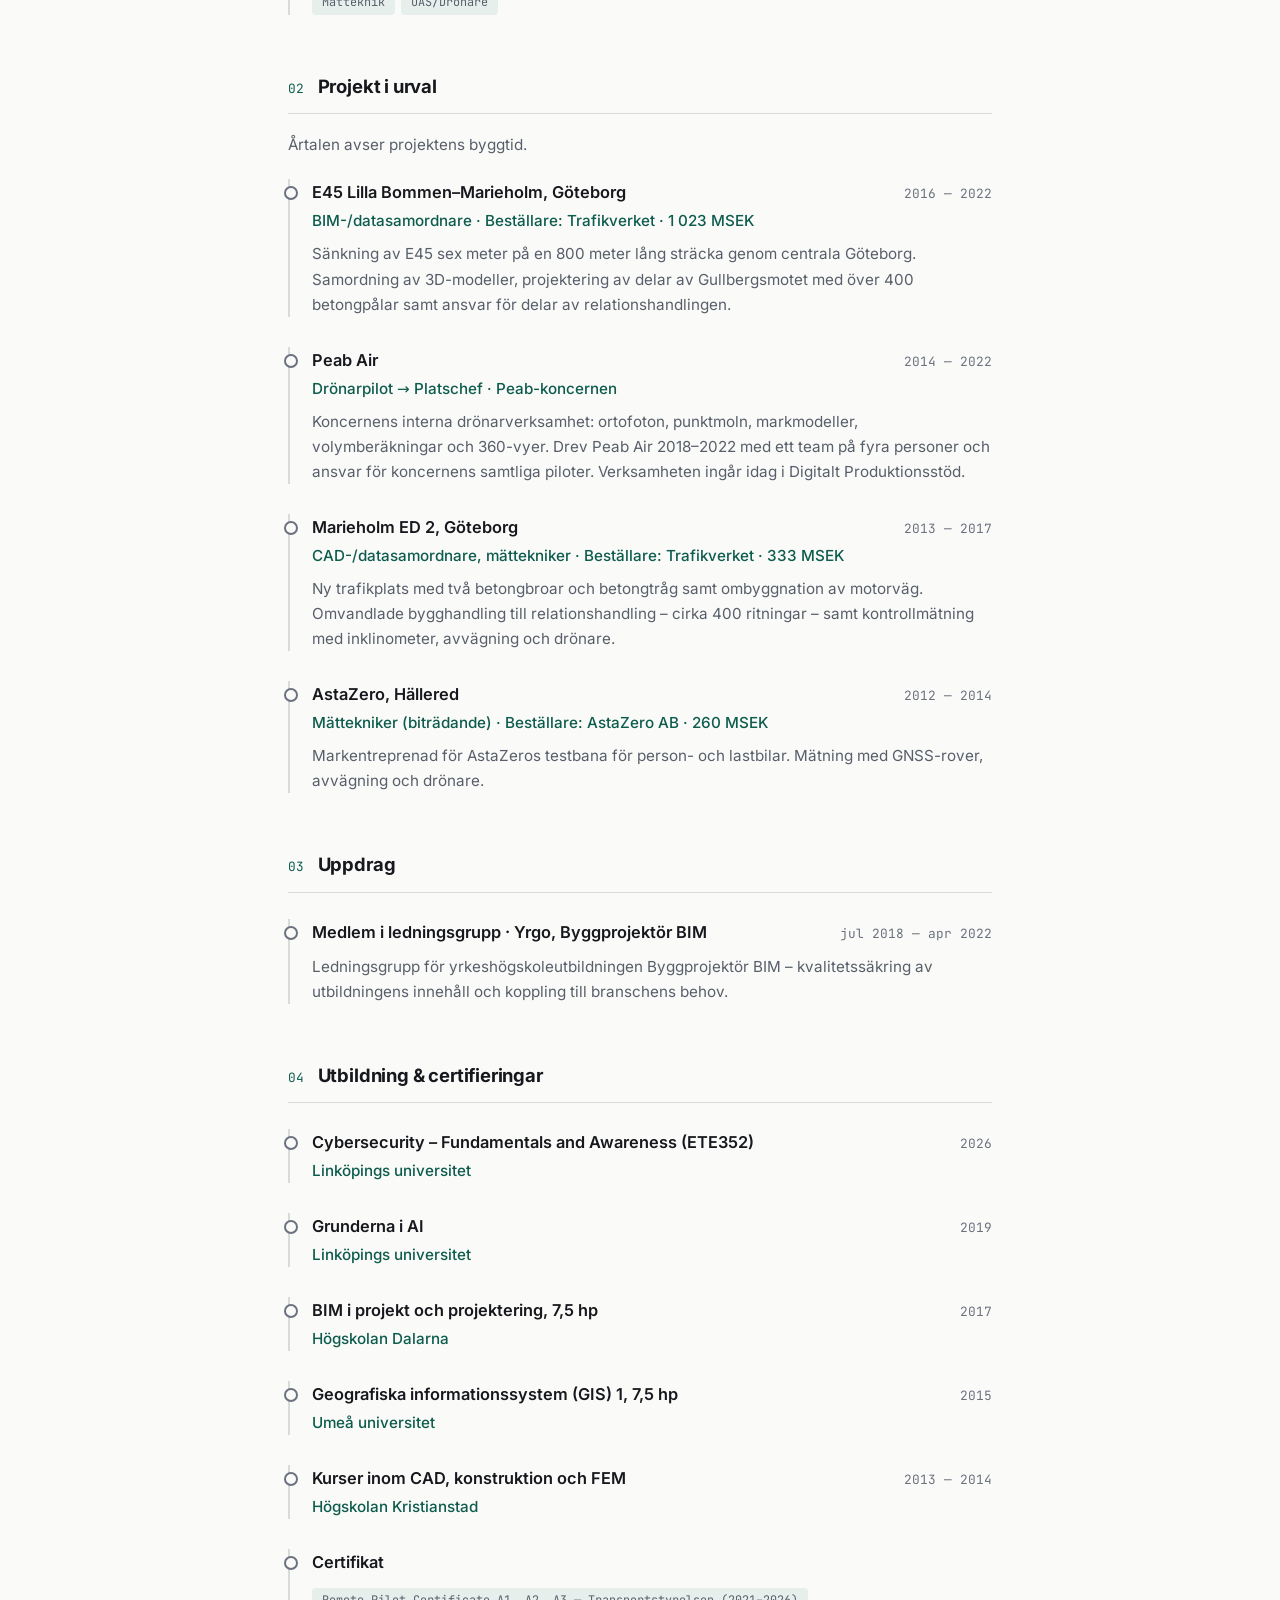
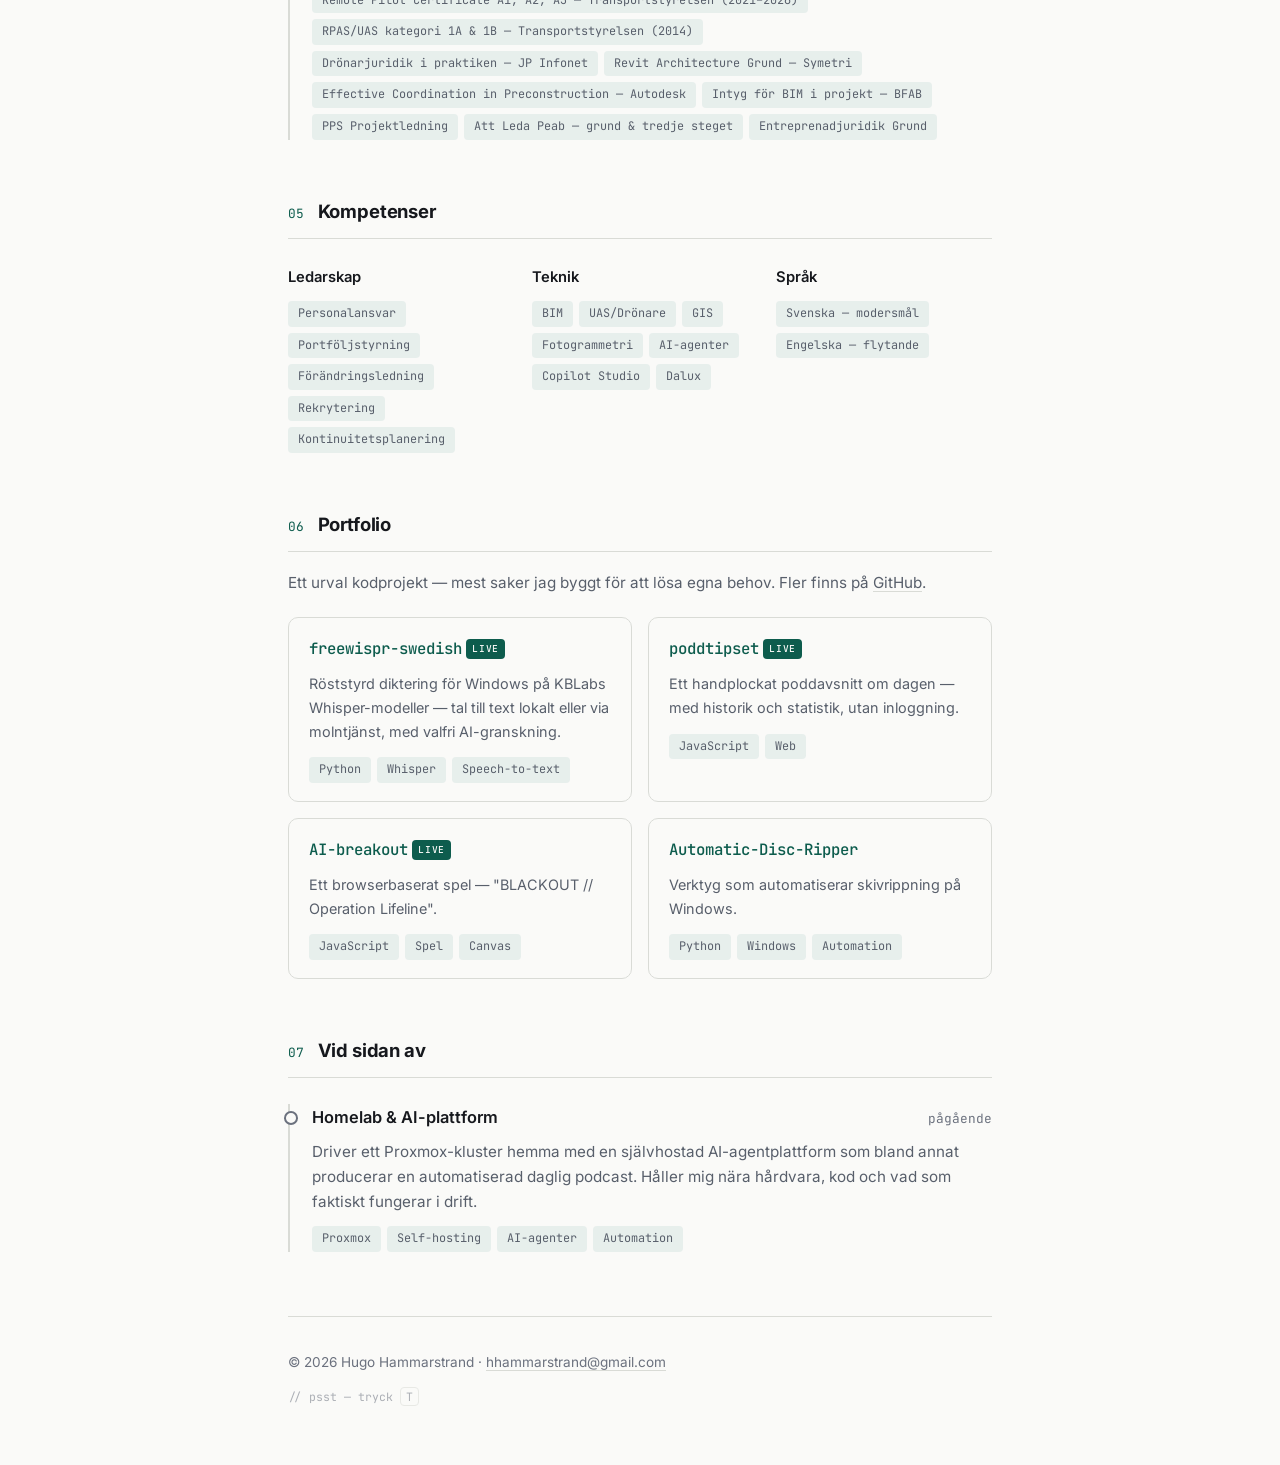
==== commit 7744ec89: "Add technical-stack sentence to current role and early RPAS cert Both sourced from existing CV docum" ====
--- a/index.html
+++ b/index.html
@@ -95,7 +95,9 @@
             kontinuitetsplan samt för drönarverksamheten i hela Peabkoncernen, inklusive
             regelverk, säkerhet och compliance. Driver digitalisering och AI-adoption i
             den operativa verksamheten, bland annat agenter i Copilot Studio och
-            integrationer mot Dalux.
+            integrationer mot Dalux. Arbetar nära tekniska specialister kring
+            arkitekturbeslut, prioriteringar och teknisk skuld i den digitala stack
+            som stödjer produktionen.
           </p>
           <ul class="tags">
             <li>Ledarskap</li><li>Portföljstyrning</li><li>PPS</li><li>Kontinuitetsplanering</li><li>AI-adoption</li>
@@ -286,6 +288,7 @@
           </div>
           <ul class="tags">
             <li>Remote Pilot Certificate A1, A2, A3 — Transportstyrelsen (2021–2026)</li>
+            <li>RPAS/UAS kategori 1A &amp; 1B — Transportstyrelsen (2014)</li>
             <li>Drönarjuridik i praktiken — JP Infonet</li>
             <li>Revit Architecture Grund — Symetri</li>
             <li>Effective Coordination in Preconstruction — Autodesk</li>
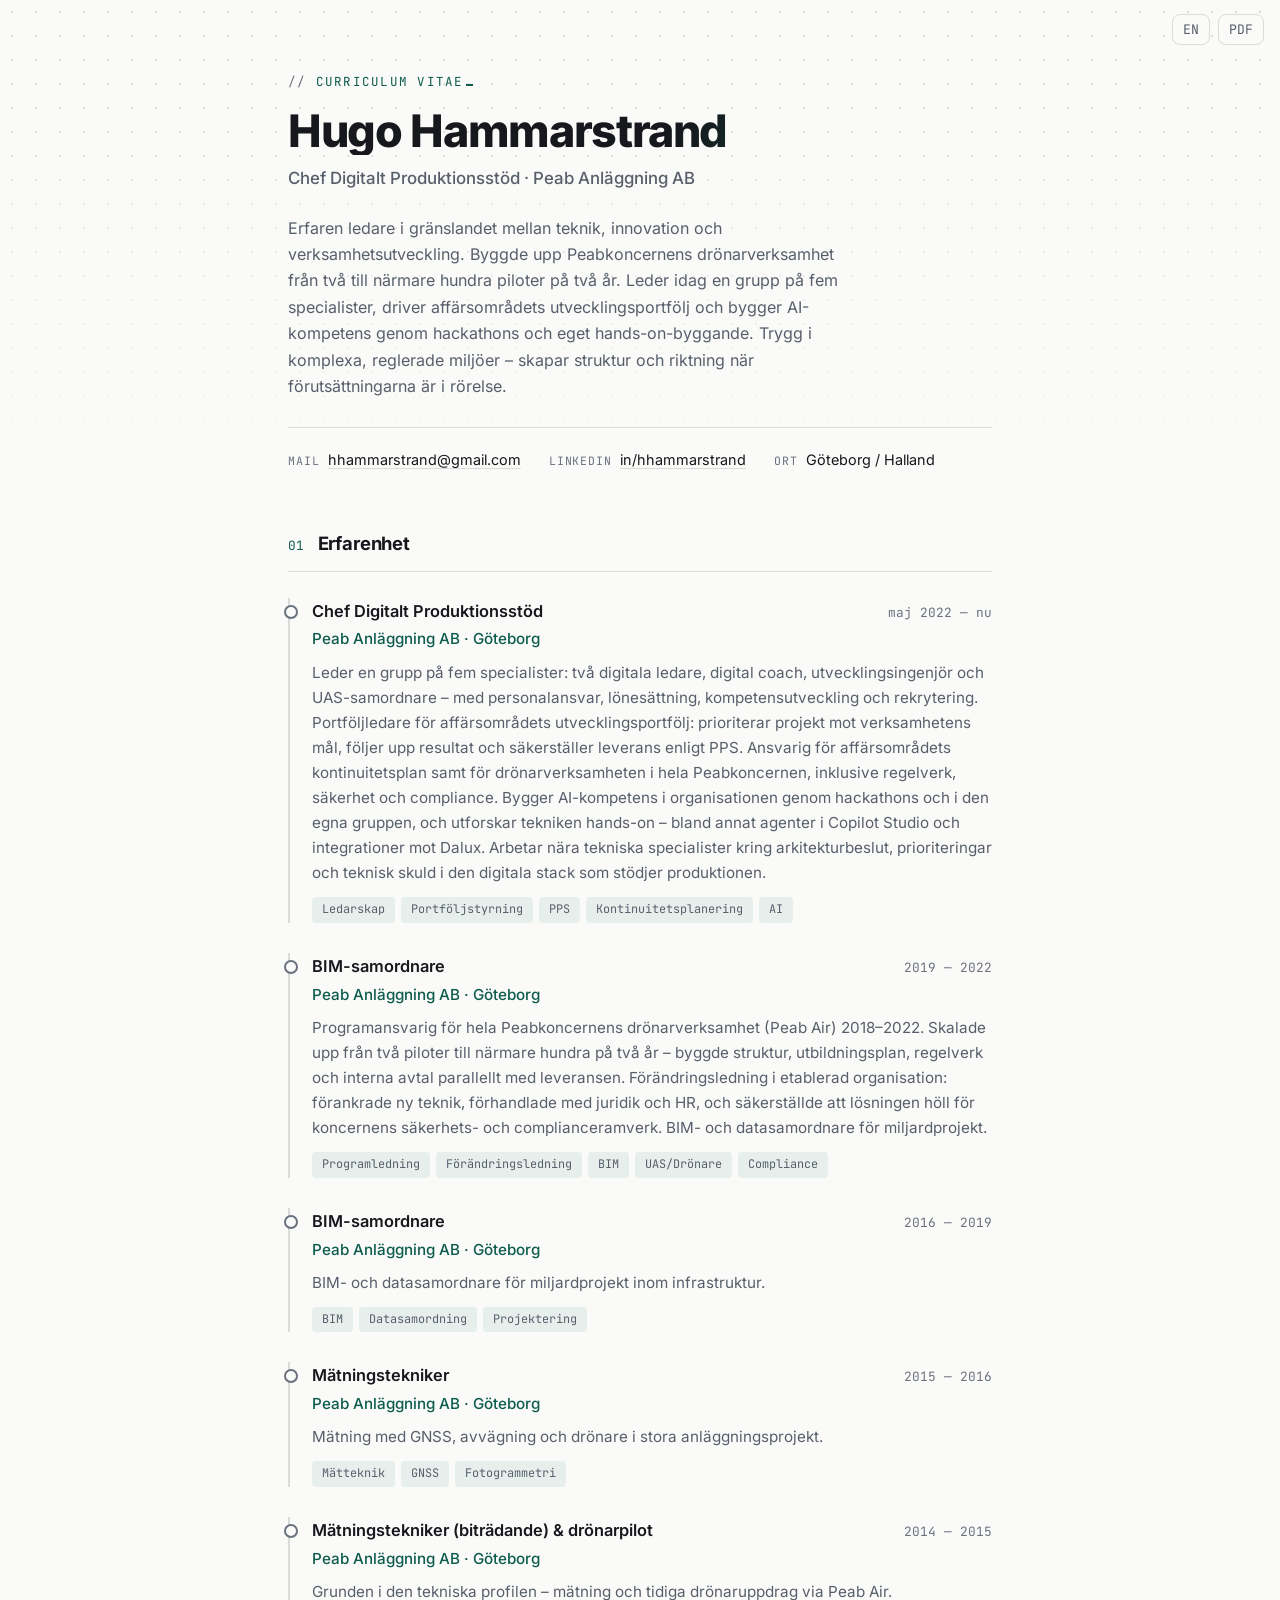
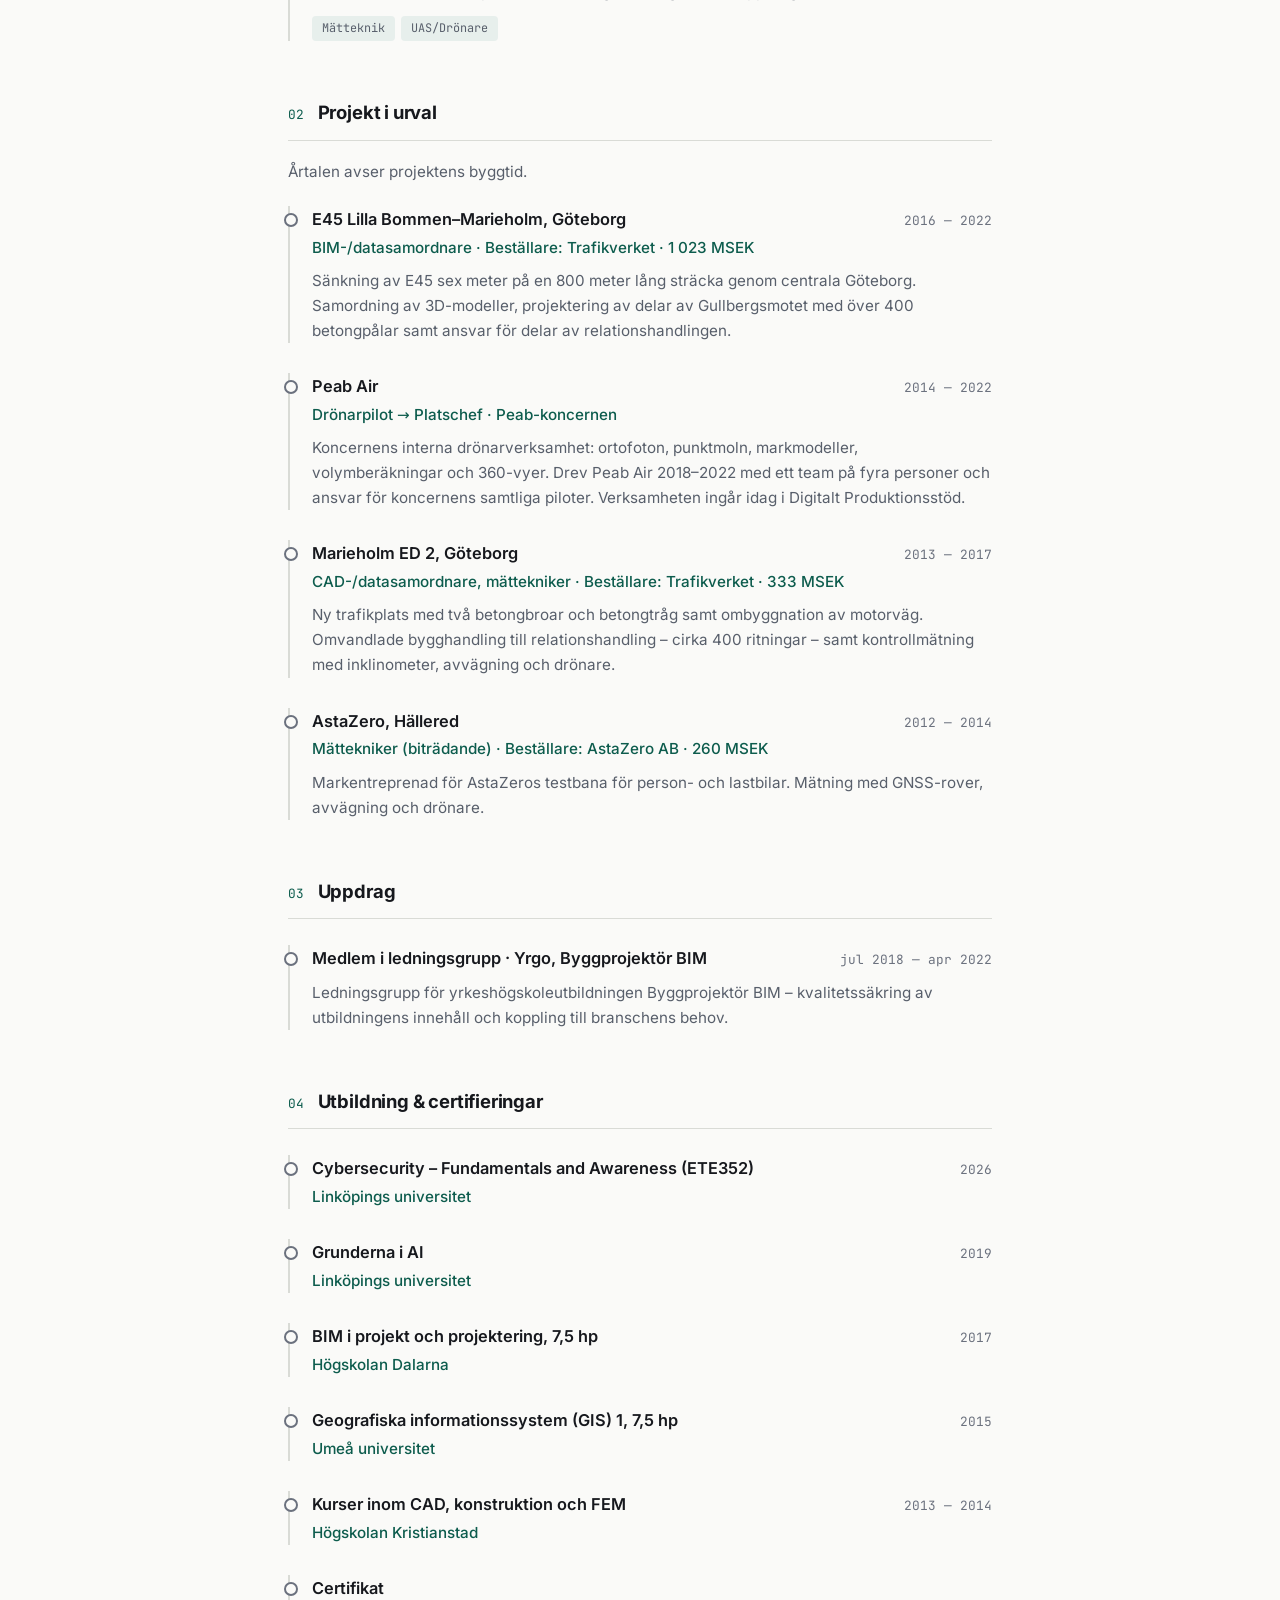
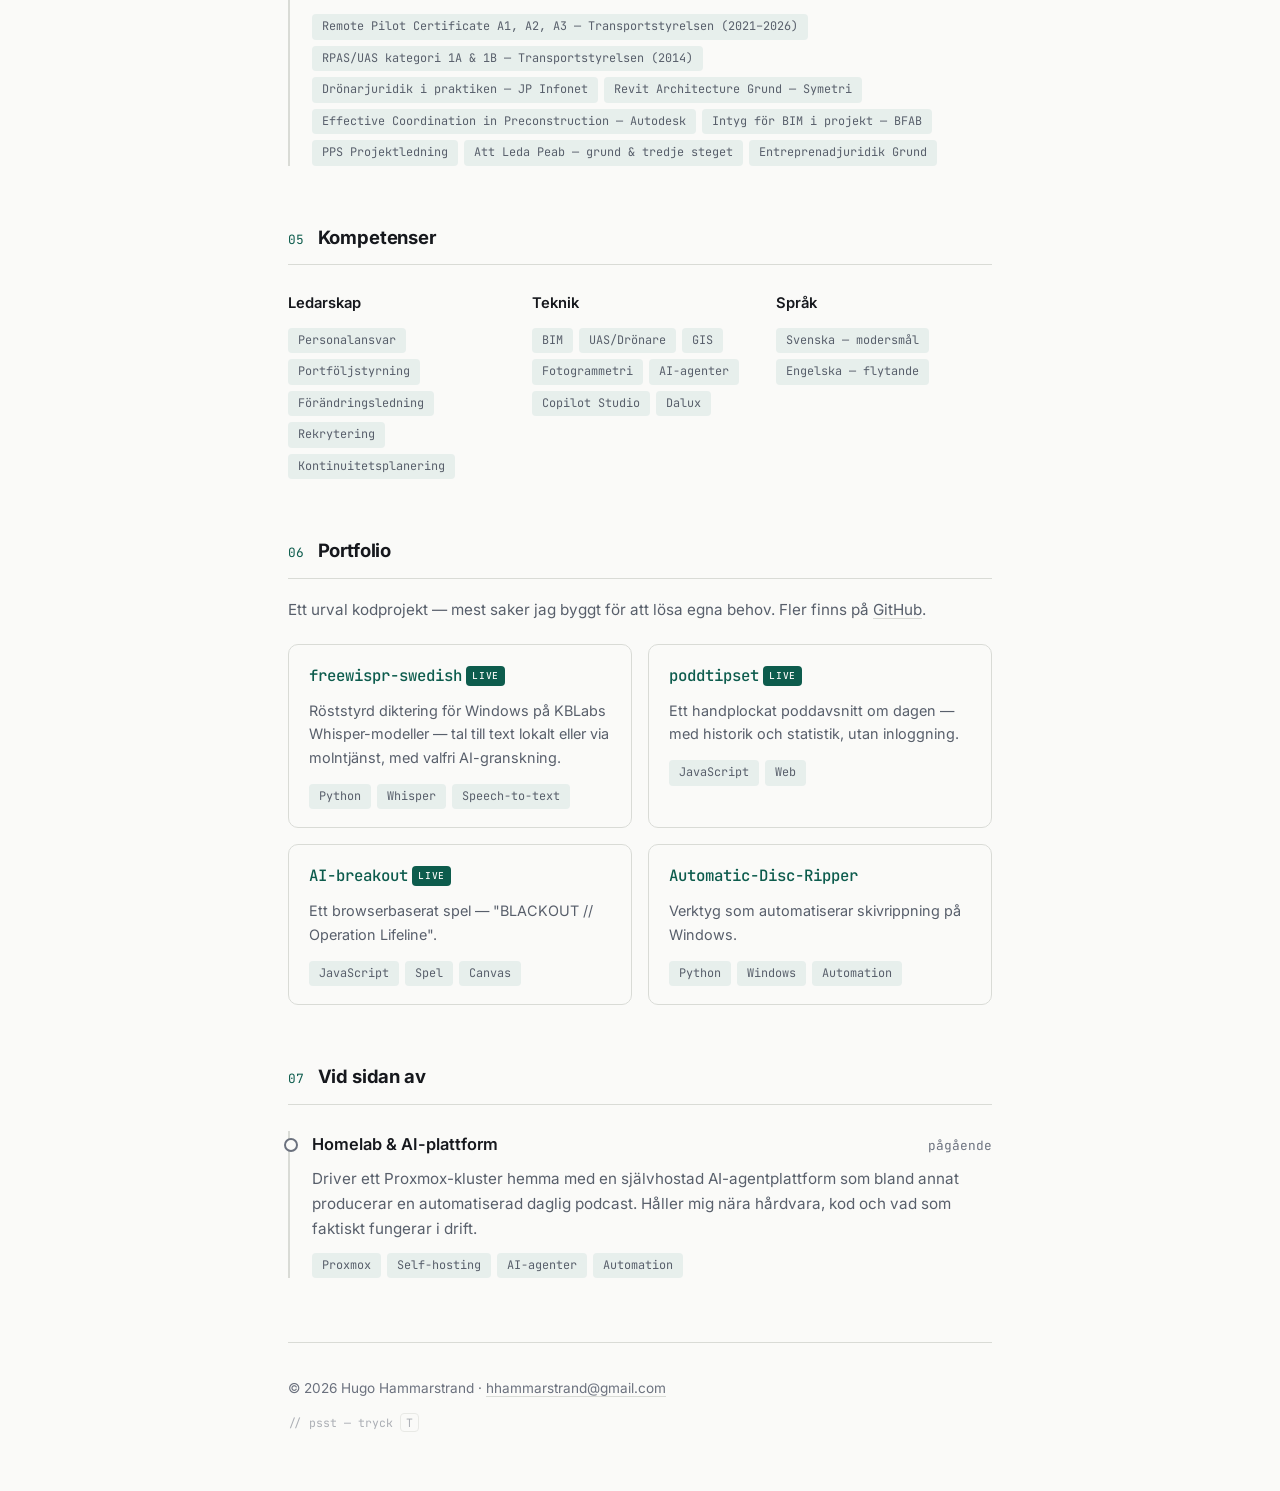
==== commit 01c5bf89: "Reframe AI work: hackathons, hands-on building and team capability "Drives AI adoption in operations" ====
--- a/index.html
+++ b/index.html
@@ -64,7 +64,8 @@
         Erfaren ledare i gränslandet mellan teknik, innovation och verksamhetsutveckling.
         Byggde upp Peabkoncernens drönarverksamhet från två till närmare hundra piloter
         på två år. Leder idag en grupp på fem specialister, driver affärsområdets
-        utvecklingsportfölj och AI-adoptionen i den operativa verksamheten. Trygg i
+        utvecklingsportfölj och bygger AI-kompetens genom hackathons och eget
+        hands-on-byggande. Trygg i
         komplexa, reglerade miljöer – skapar struktur och riktning när förutsättningarna
         är i rörelse.
       </p>
@@ -93,14 +94,15 @@
             utvecklingsportfölj: prioriterar projekt mot verksamhetens mål, följer upp
             resultat och säkerställer leverans enligt PPS. Ansvarig för affärsområdets
             kontinuitetsplan samt för drönarverksamheten i hela Peabkoncernen, inklusive
-            regelverk, säkerhet och compliance. Driver digitalisering och AI-adoption i
-            den operativa verksamheten, bland annat agenter i Copilot Studio och
-            integrationer mot Dalux. Arbetar nära tekniska specialister kring
+            regelverk, säkerhet och compliance. Bygger AI-kompetens i organisationen
+            genom hackathons och i den egna gruppen, och utforskar tekniken hands-on –
+            bland annat agenter i Copilot Studio och integrationer mot Dalux.
+            Arbetar nära tekniska specialister kring
             arkitekturbeslut, prioriteringar och teknisk skuld i den digitala stack
             som stödjer produktionen.
           </p>
           <ul class="tags">
-            <li>Ledarskap</li><li>Portföljstyrning</li><li>PPS</li><li>Kontinuitetsplanering</li><li>AI-adoption</li>
+            <li>Ledarskap</li><li>Portföljstyrning</li><li>PPS</li><li>Kontinuitetsplanering</li><li>AI</li>
           </ul>
         </article>
 
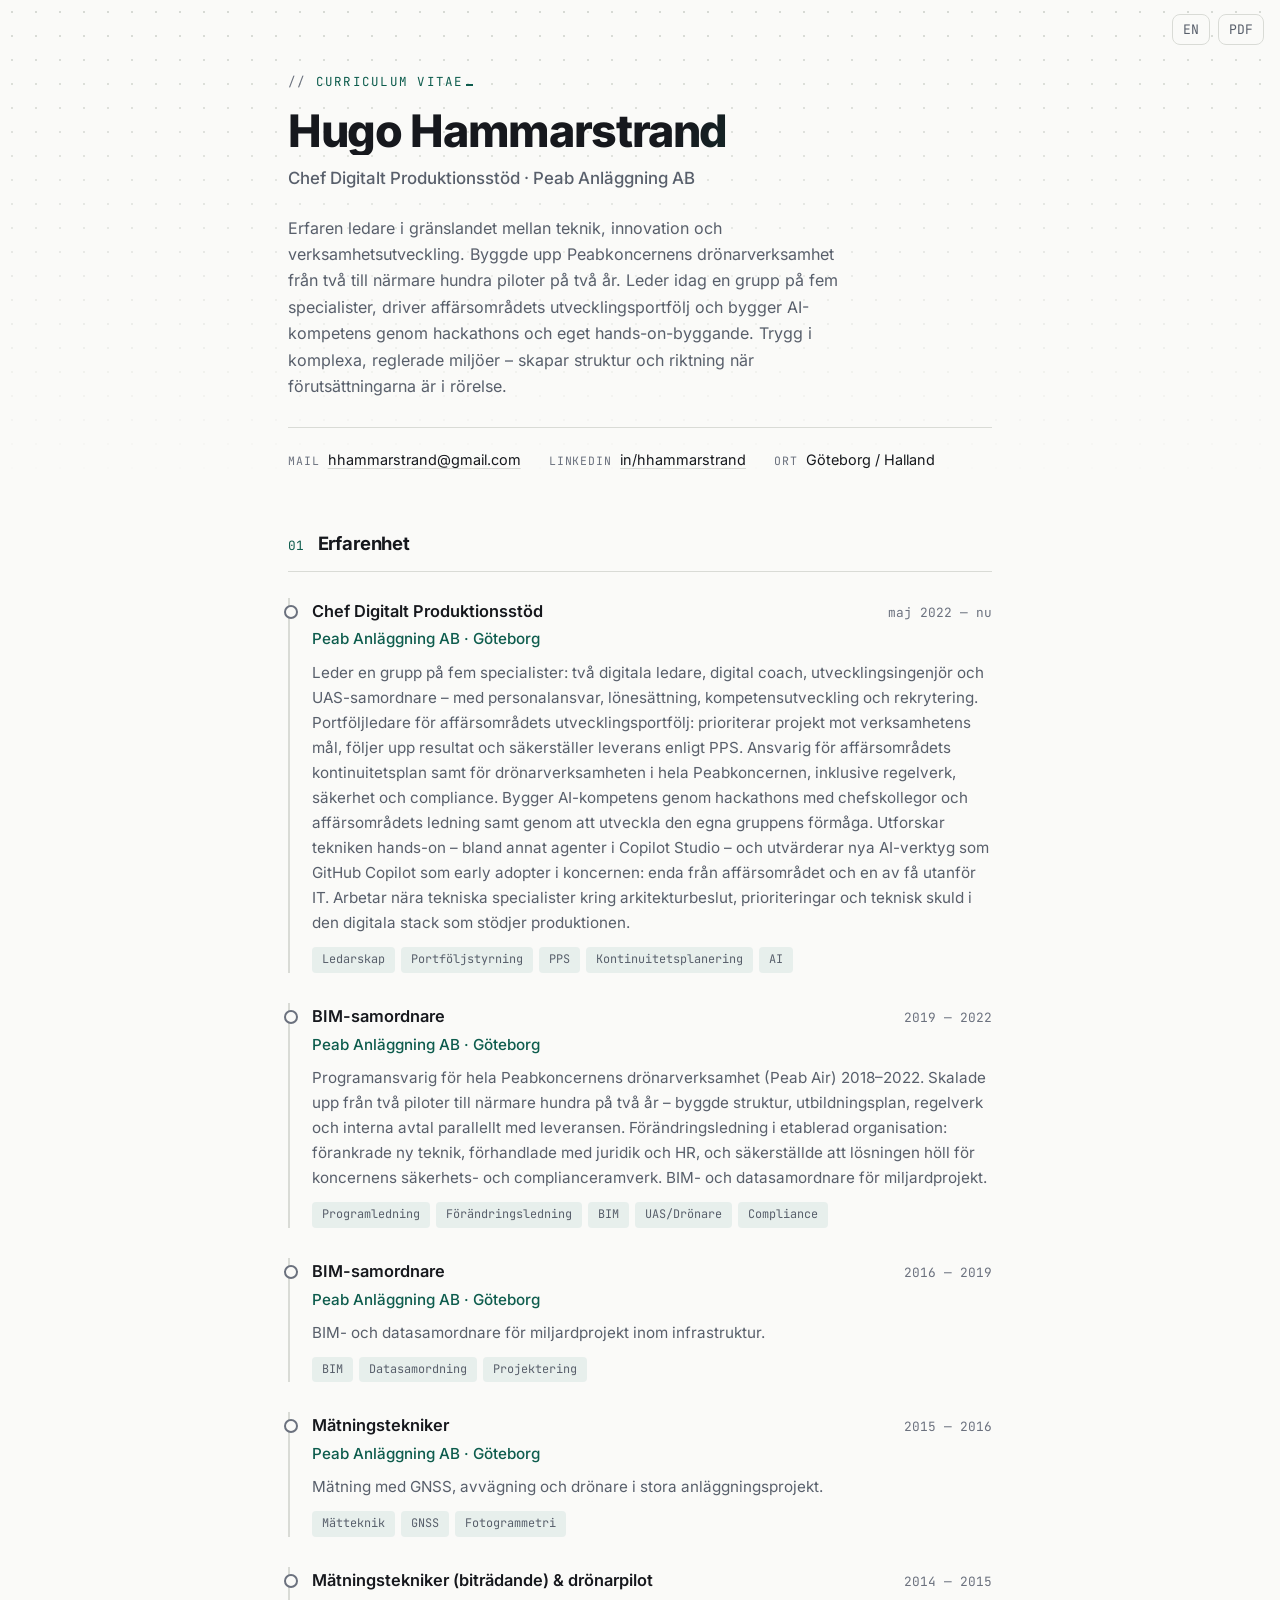
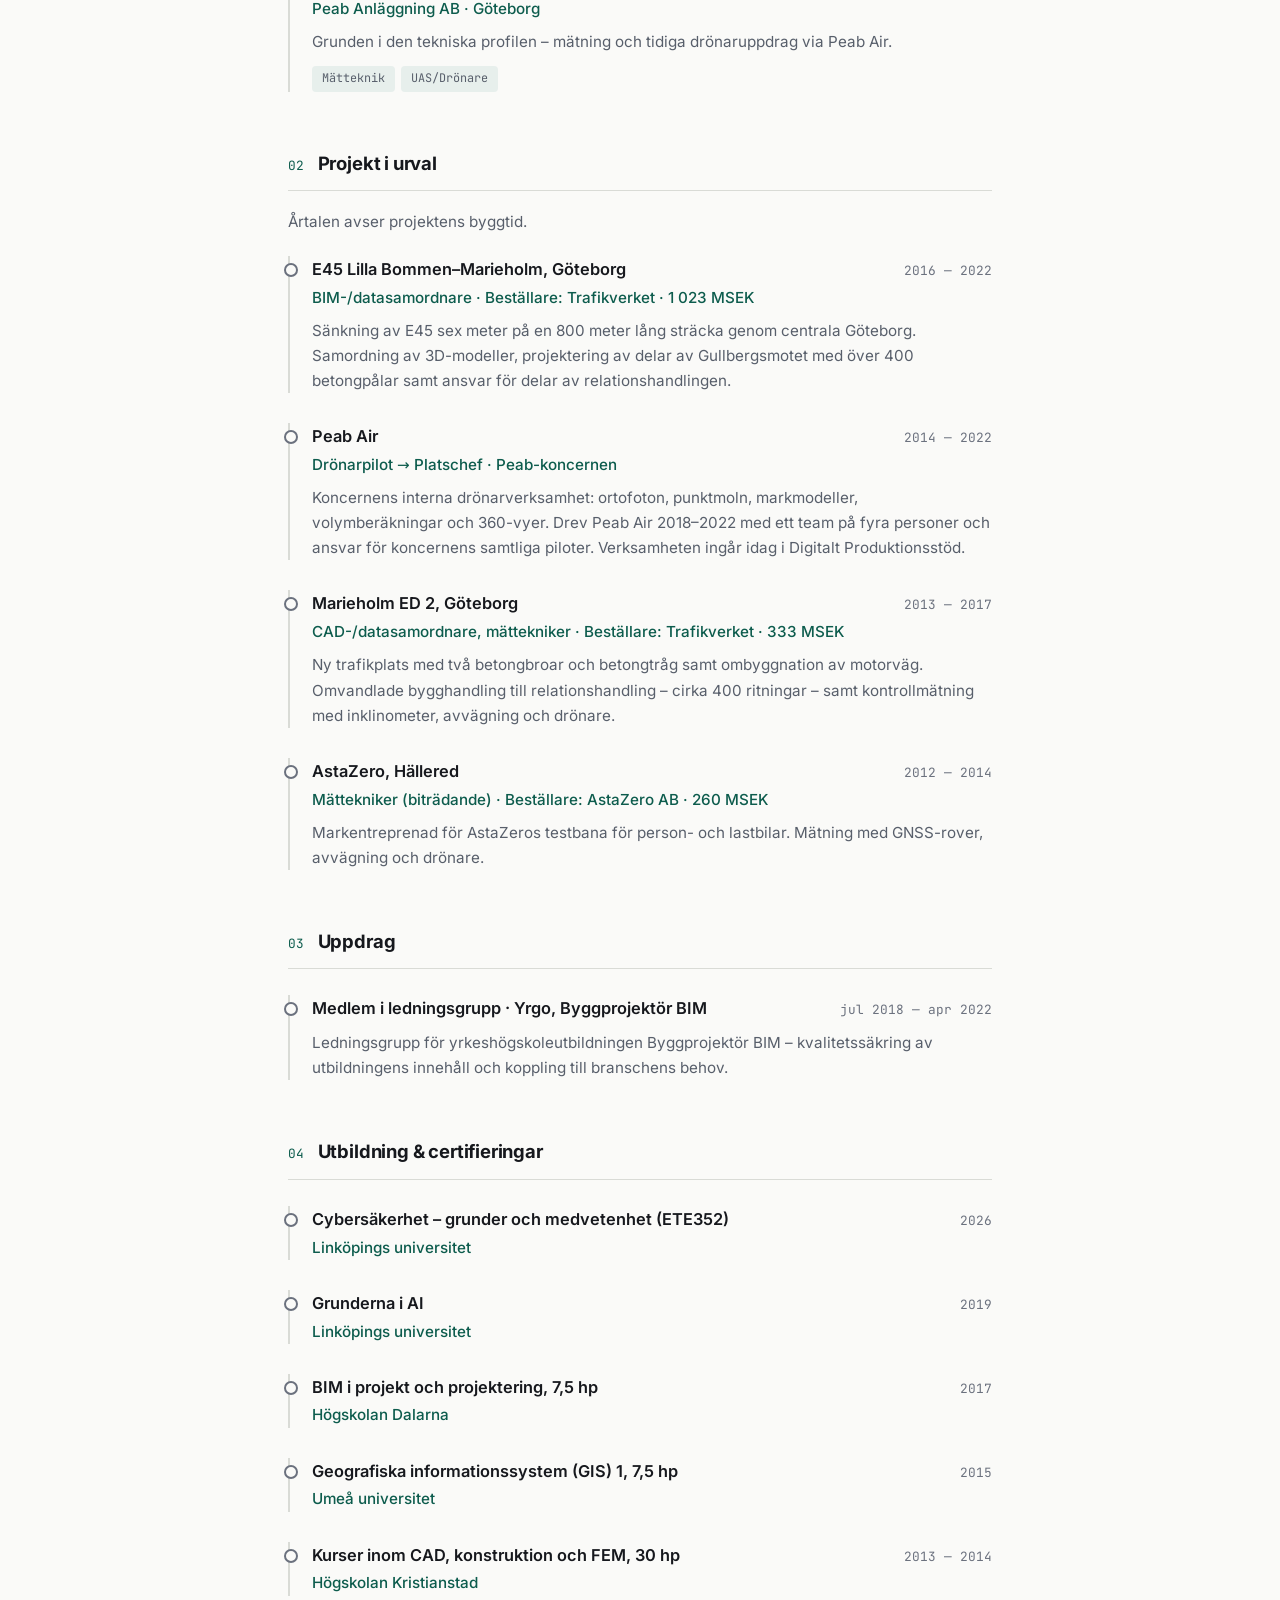
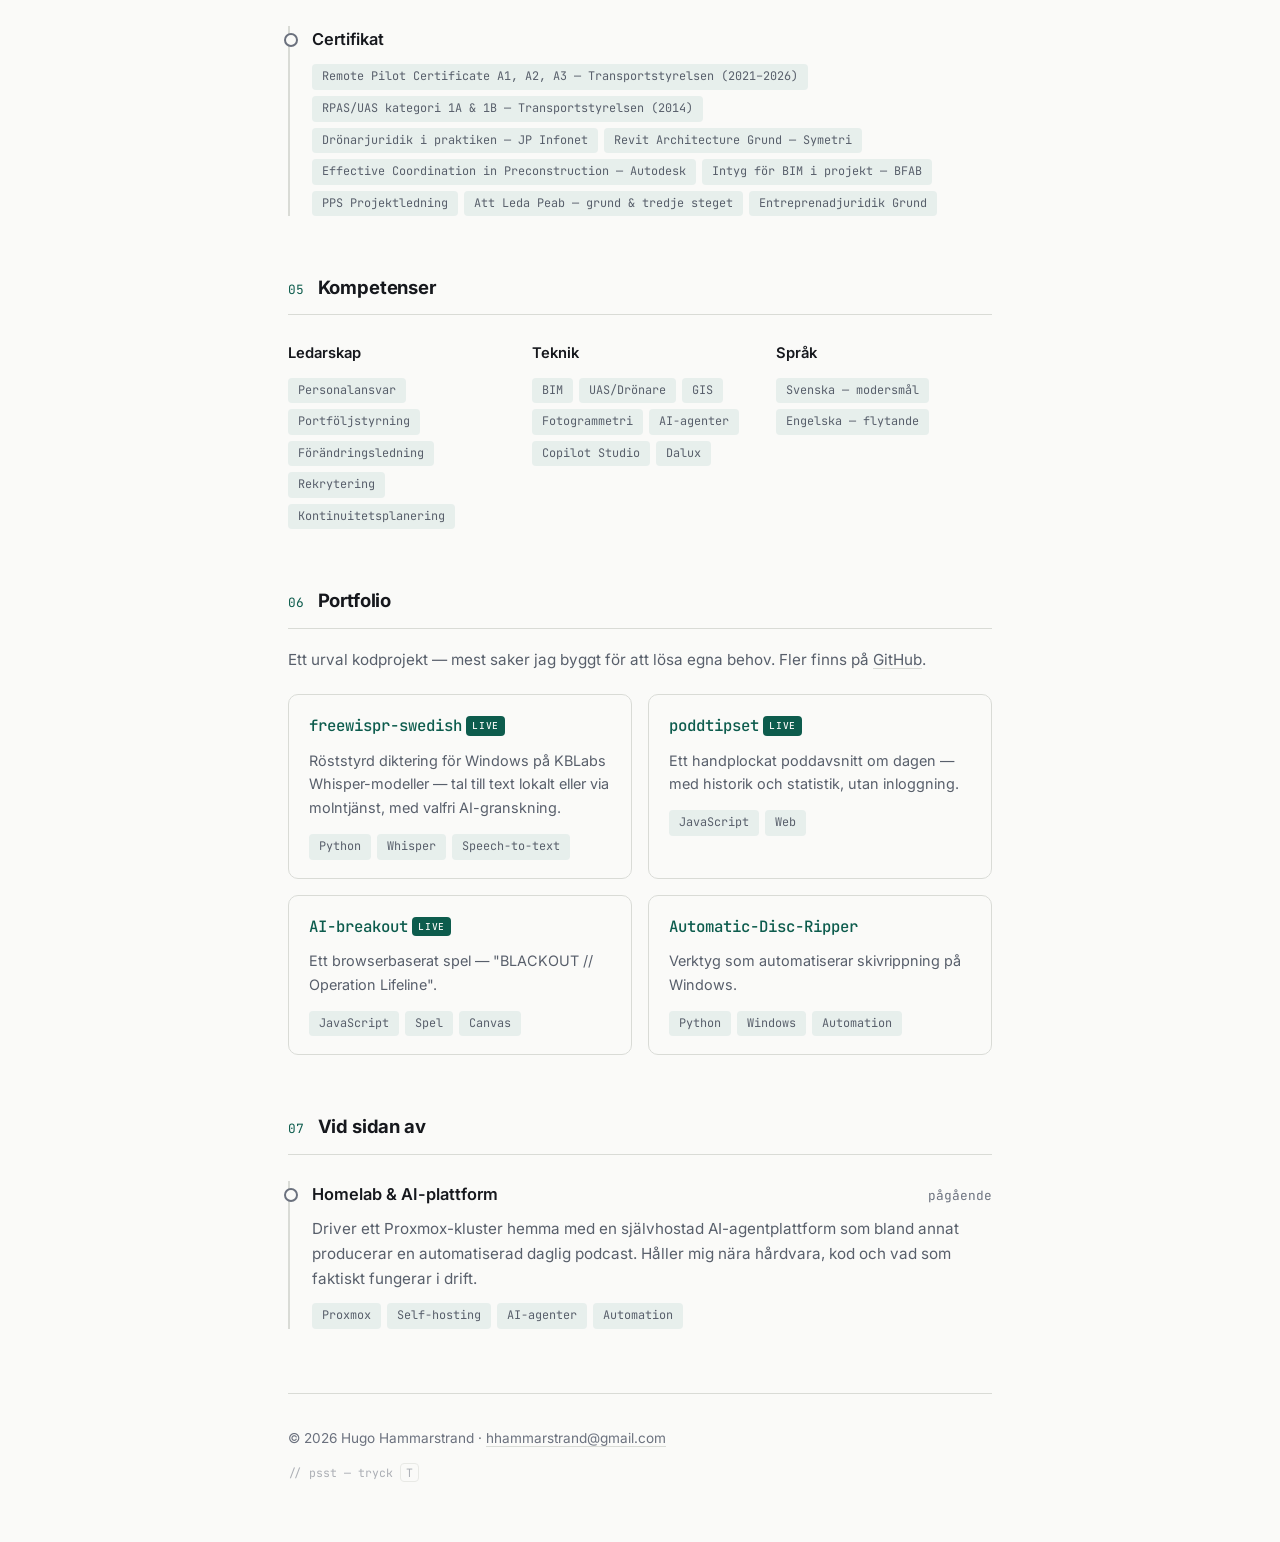
==== commit 18bf1c1e: "Refine AI framing and fix education details - Drop "Dalux integrations" claim from role prose (keep " ====
--- a/index.html
+++ b/index.html
@@ -94,9 +94,11 @@
             utvecklingsportfölj: prioriterar projekt mot verksamhetens mål, följer upp
             resultat och säkerställer leverans enligt PPS. Ansvarig för affärsområdets
             kontinuitetsplan samt för drönarverksamheten i hela Peabkoncernen, inklusive
-            regelverk, säkerhet och compliance. Bygger AI-kompetens i organisationen
-            genom hackathons och i den egna gruppen, och utforskar tekniken hands-on –
-            bland annat agenter i Copilot Studio och integrationer mot Dalux.
+            regelverk, säkerhet och compliance. Bygger AI-kompetens genom hackathons
+            med chefskollegor och affärsområdets ledning samt genom att utveckla den
+            egna gruppens förmåga. Utforskar tekniken hands-on – bland annat agenter i
+            Copilot Studio – och utvärderar nya AI-verktyg som GitHub Copilot som
+            early adopter i koncernen: enda från affärsområdet och en av få utanför IT.
             Arbetar nära tekniska specialister kring
             arkitekturbeslut, prioriteringar och teknisk skuld i den digitala stack
             som stödjer produktionen.
@@ -246,7 +248,7 @@
 
         <article class="entry">
           <div class="entry-header">
-            <h3>Cybersecurity – Fundamentals and Awareness (ETE352)</h3>
+            <h3>Cybersäkerhet – grunder och medvetenhet (ETE352)</h3>
             <span class="period">2026</span>
           </div>
           <p class="org">Linköpings universitet</p>
@@ -278,7 +280,7 @@
 
         <article class="entry">
           <div class="entry-header">
-            <h3>Kurser inom CAD, konstruktion och FEM</h3>
+            <h3>Kurser inom CAD, konstruktion och FEM, 30 hp</h3>
             <span class="period">2013 — 2014</span>
           </div>
           <p class="org">Högskolan Kristianstad</p>
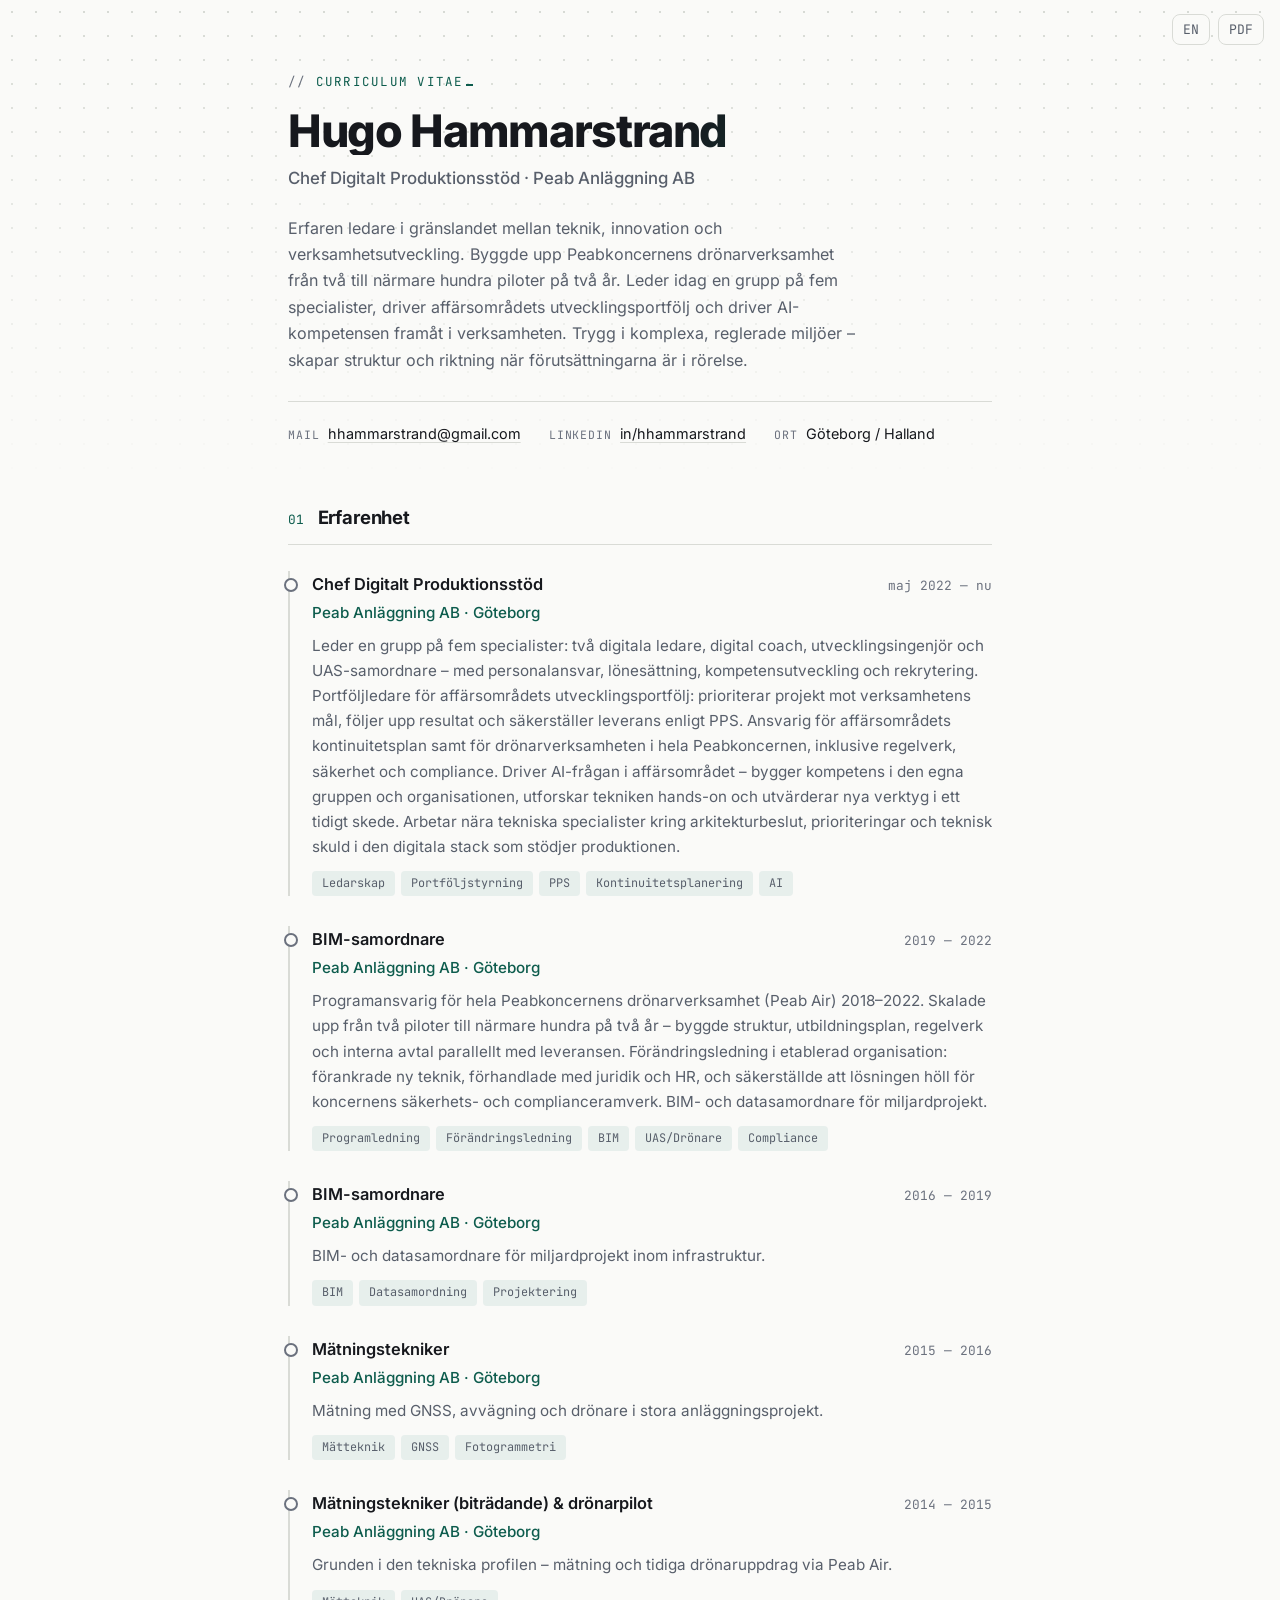
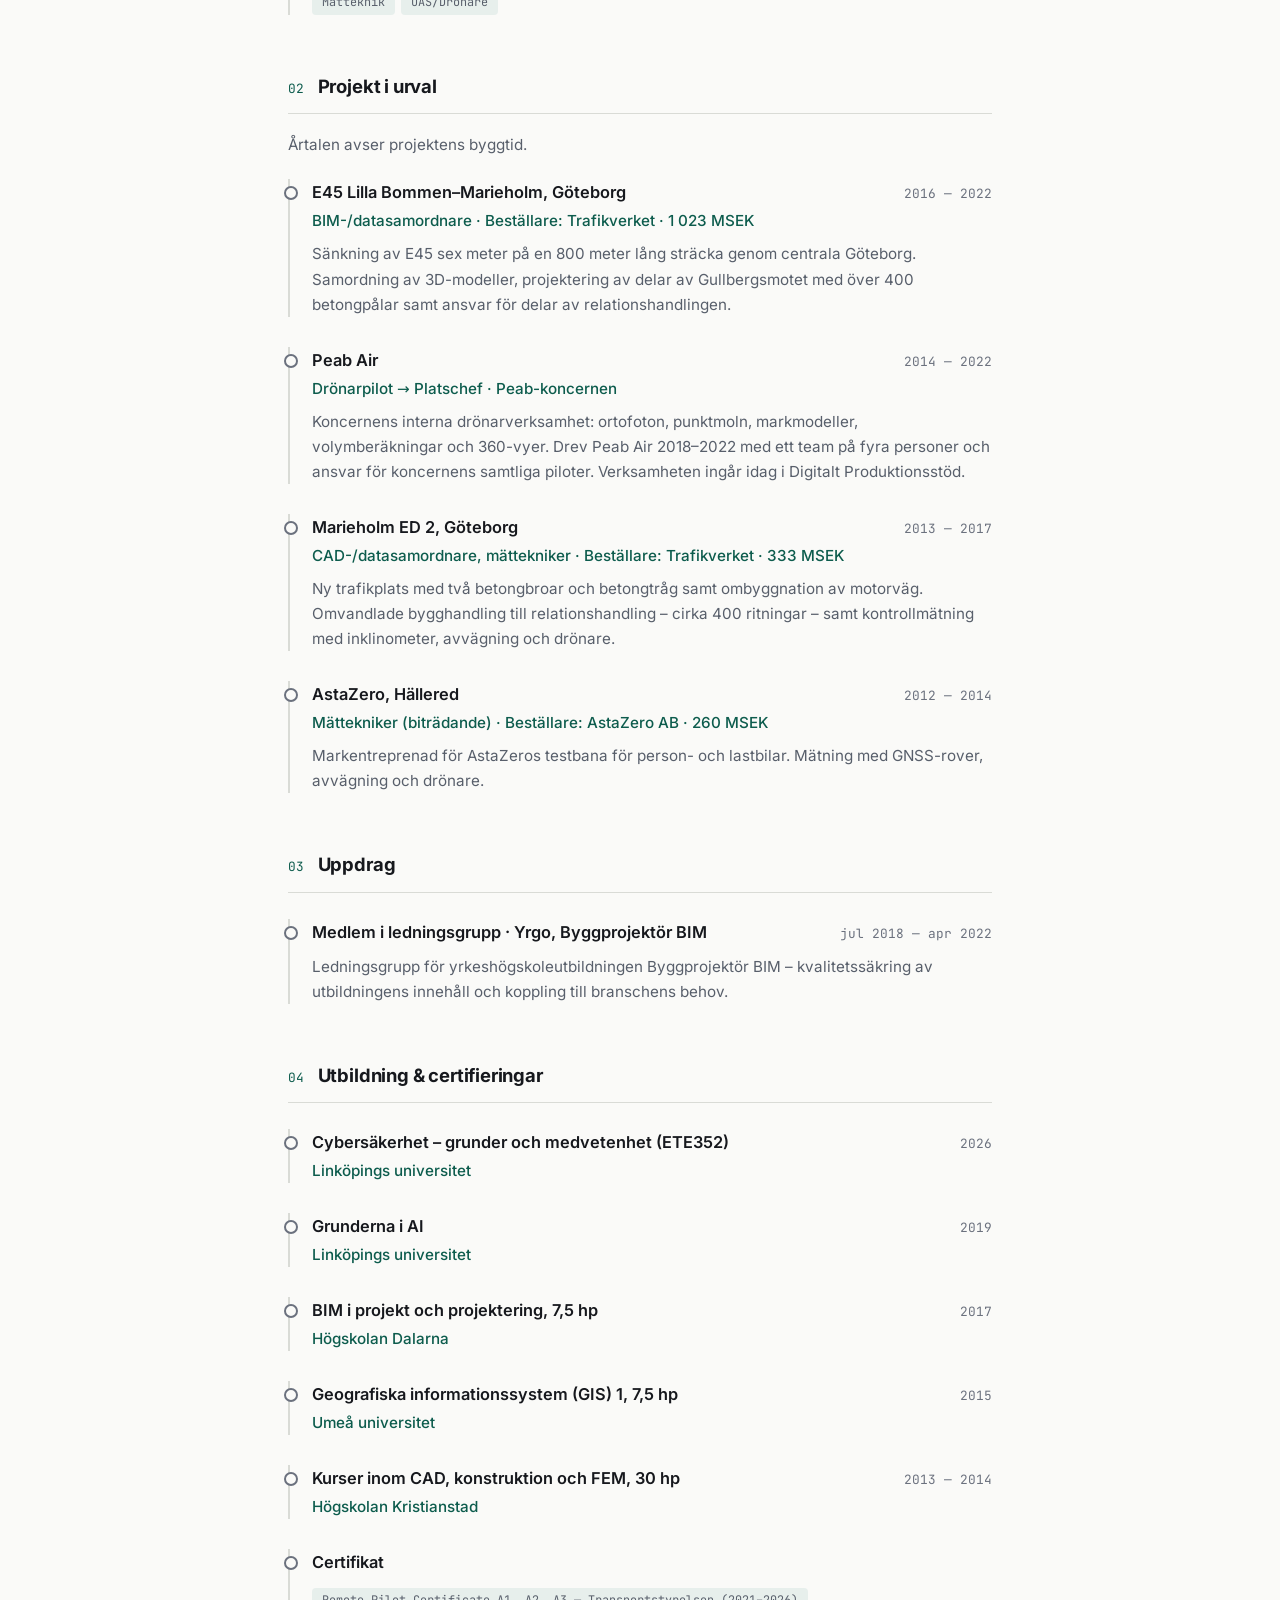
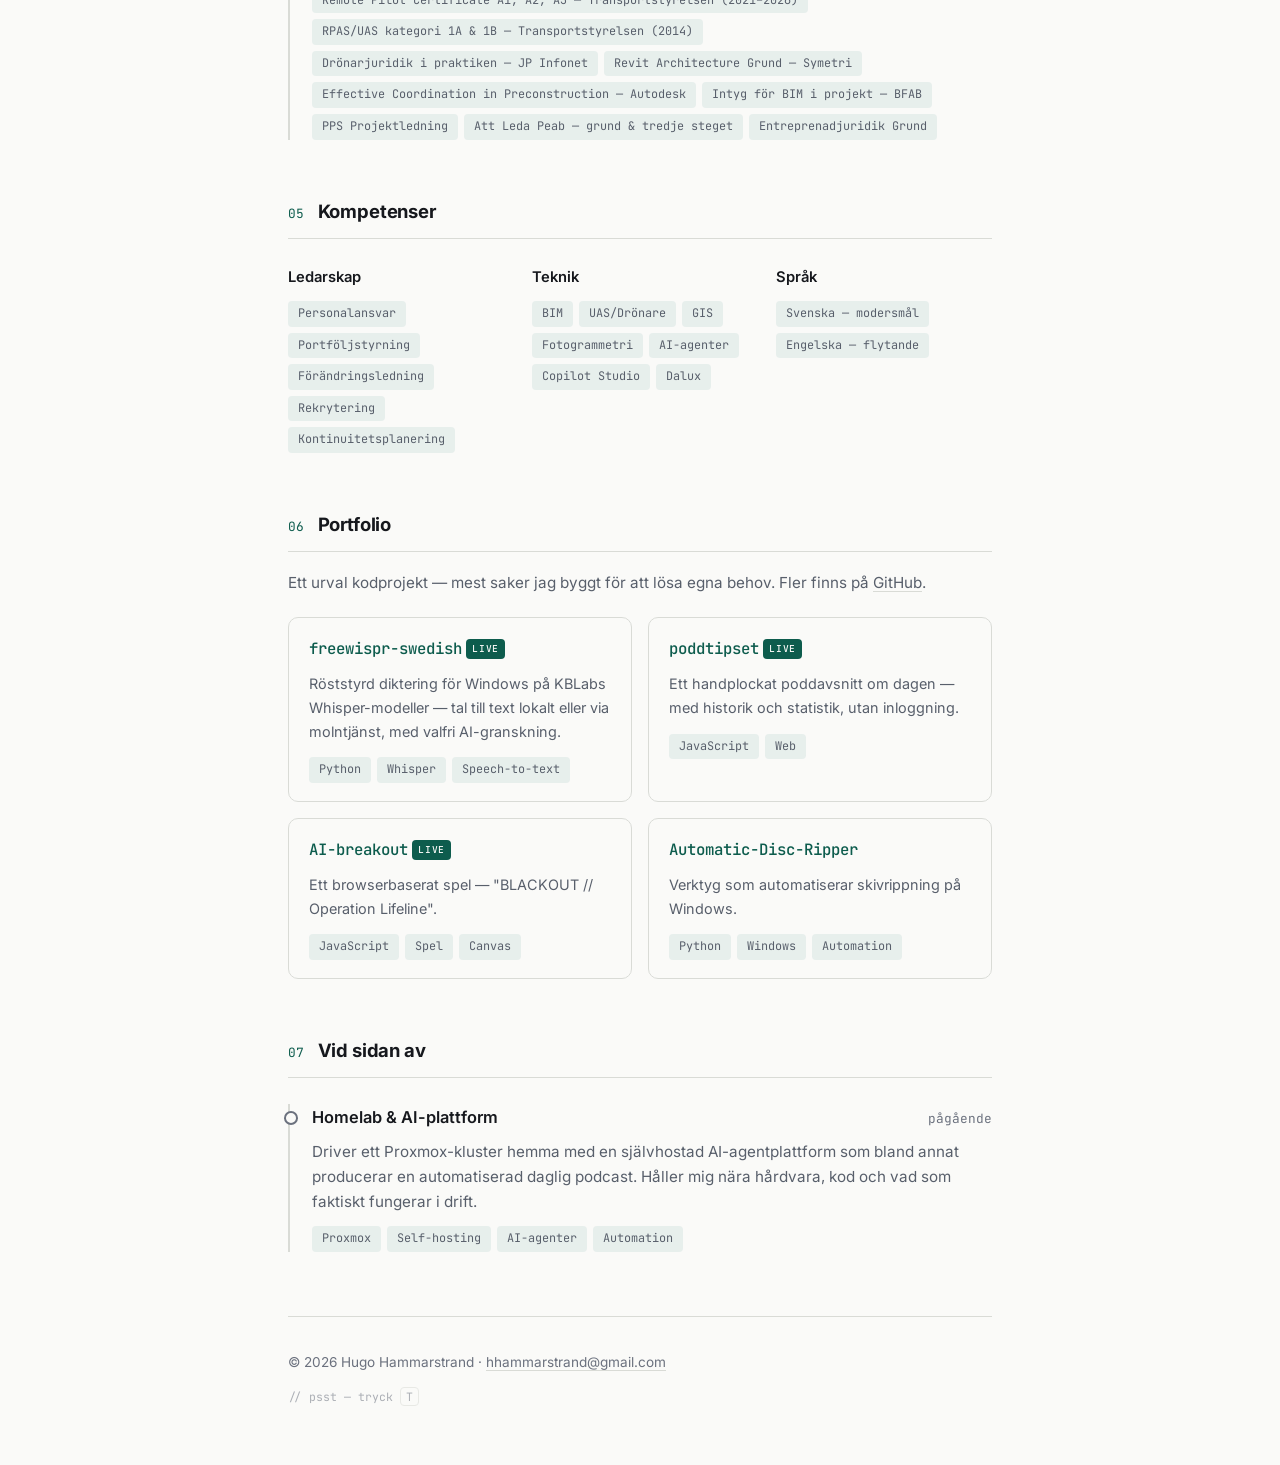
==== commit fddd28f8: "Generalise AI-competence phrasing Replace the specific hackathon / early-adopter / GitHub Copilot cl" ====
--- a/index.html
+++ b/index.html
@@ -64,8 +64,7 @@
         Erfaren ledare i gränslandet mellan teknik, innovation och verksamhetsutveckling.
         Byggde upp Peabkoncernens drönarverksamhet från två till närmare hundra piloter
         på två år. Leder idag en grupp på fem specialister, driver affärsområdets
-        utvecklingsportfölj och bygger AI-kompetens genom hackathons och eget
-        hands-on-byggande. Trygg i
+        utvecklingsportfölj och driver AI-kompetensen framåt i verksamheten. Trygg i
         komplexa, reglerade miljöer – skapar struktur och riktning när förutsättningarna
         är i rörelse.
       </p>
@@ -94,11 +93,9 @@
             utvecklingsportfölj: prioriterar projekt mot verksamhetens mål, följer upp
             resultat och säkerställer leverans enligt PPS. Ansvarig för affärsområdets
             kontinuitetsplan samt för drönarverksamheten i hela Peabkoncernen, inklusive
-            regelverk, säkerhet och compliance. Bygger AI-kompetens genom hackathons
-            med chefskollegor och affärsområdets ledning samt genom att utveckla den
-            egna gruppens förmåga. Utforskar tekniken hands-on – bland annat agenter i
-            Copilot Studio – och utvärderar nya AI-verktyg som GitHub Copilot som
-            early adopter i koncernen: enda från affärsområdet och en av få utanför IT.
+            regelverk, säkerhet och compliance. Driver AI-frågan i affärsområdet –
+            bygger kompetens i den egna gruppen och organisationen, utforskar tekniken
+            hands-on och utvärderar nya verktyg i ett tidigt skede.
             Arbetar nära tekniska specialister kring
             arkitekturbeslut, prioriteringar och teknisk skuld i den digitala stack
             som stödjer produktionen.
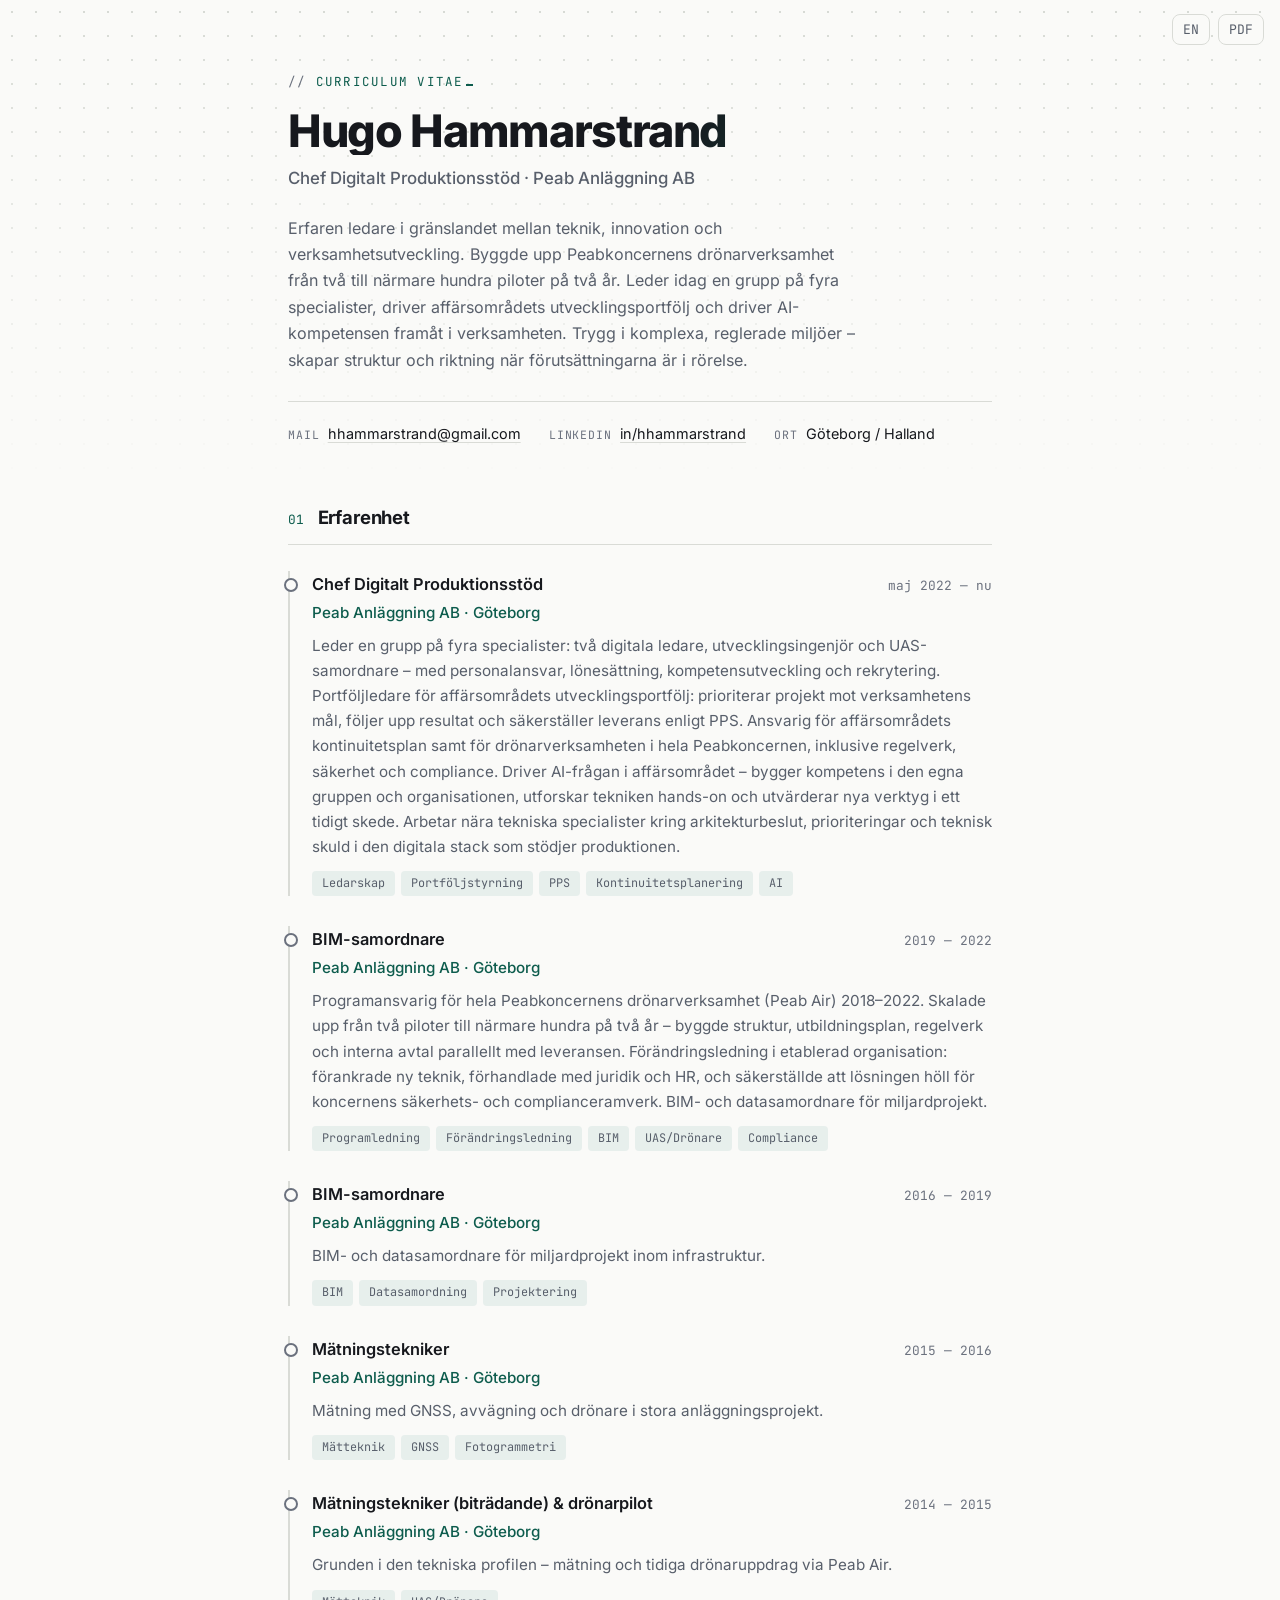
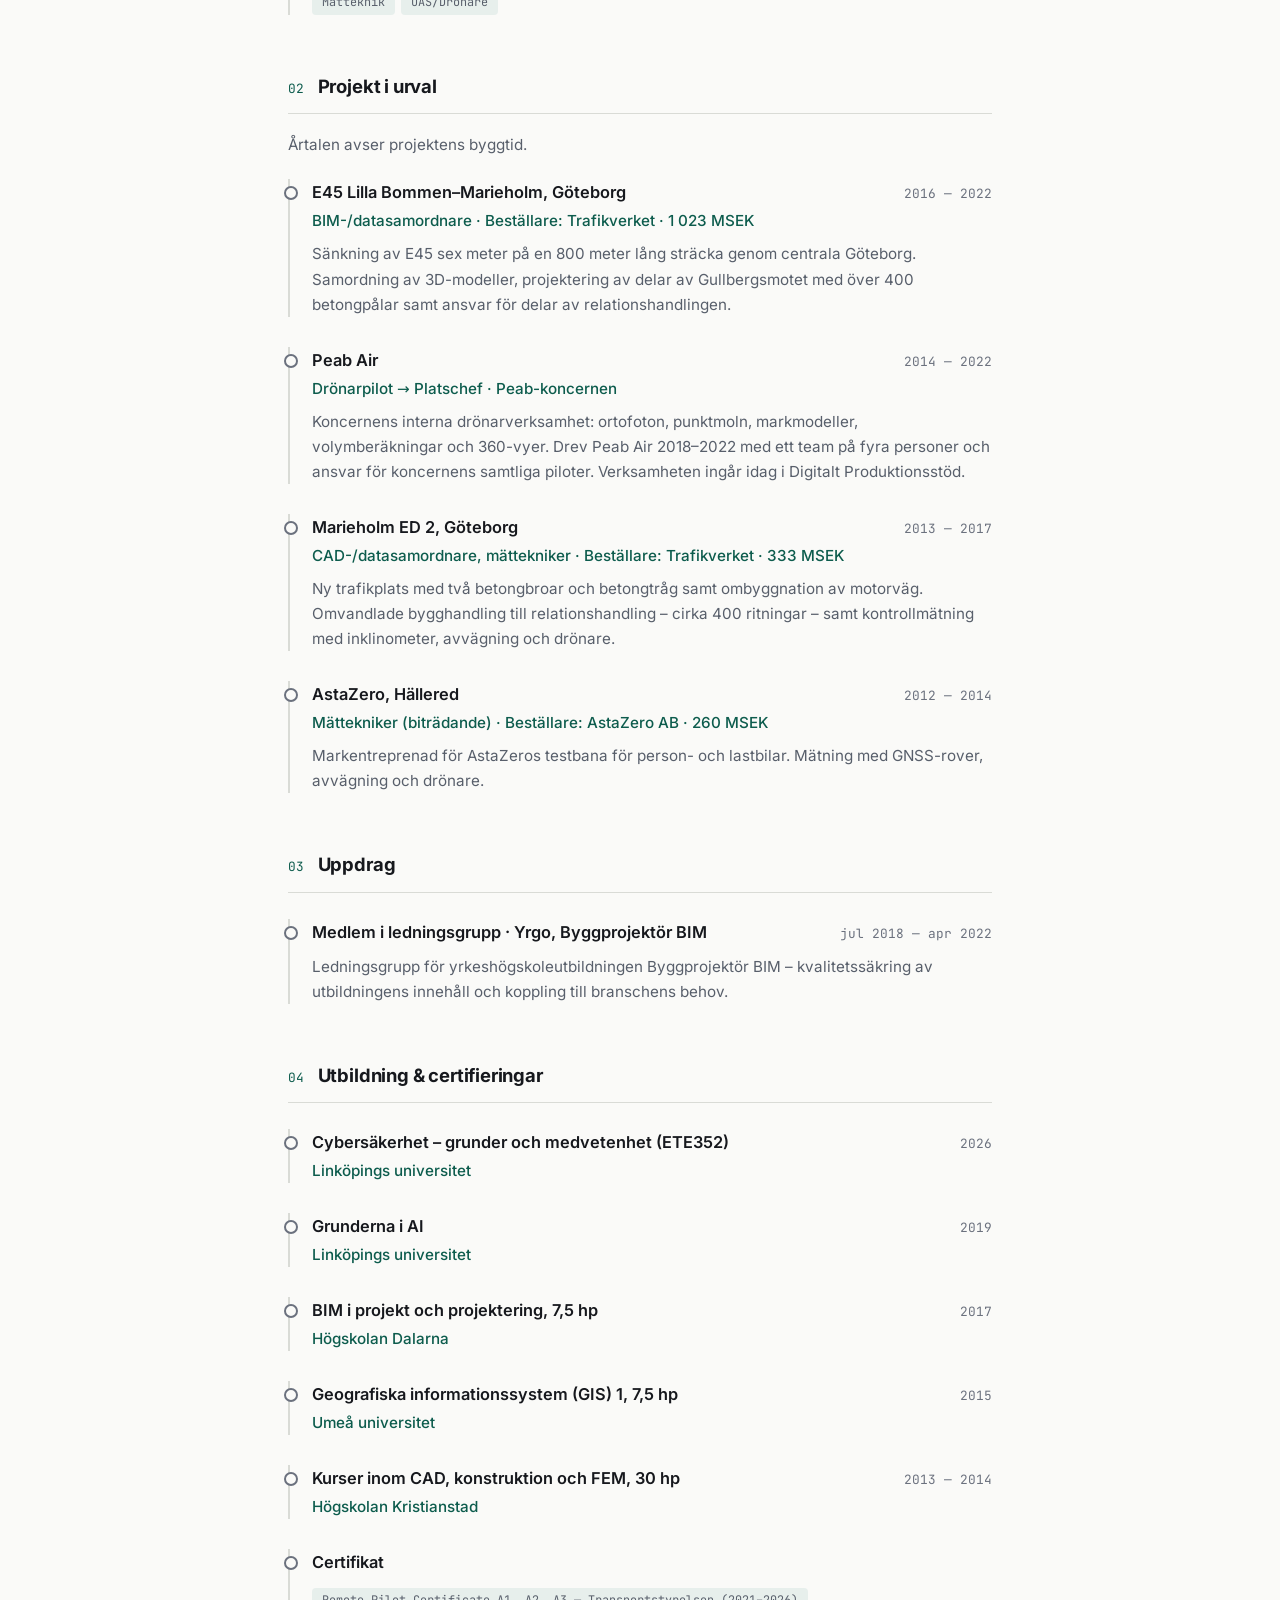
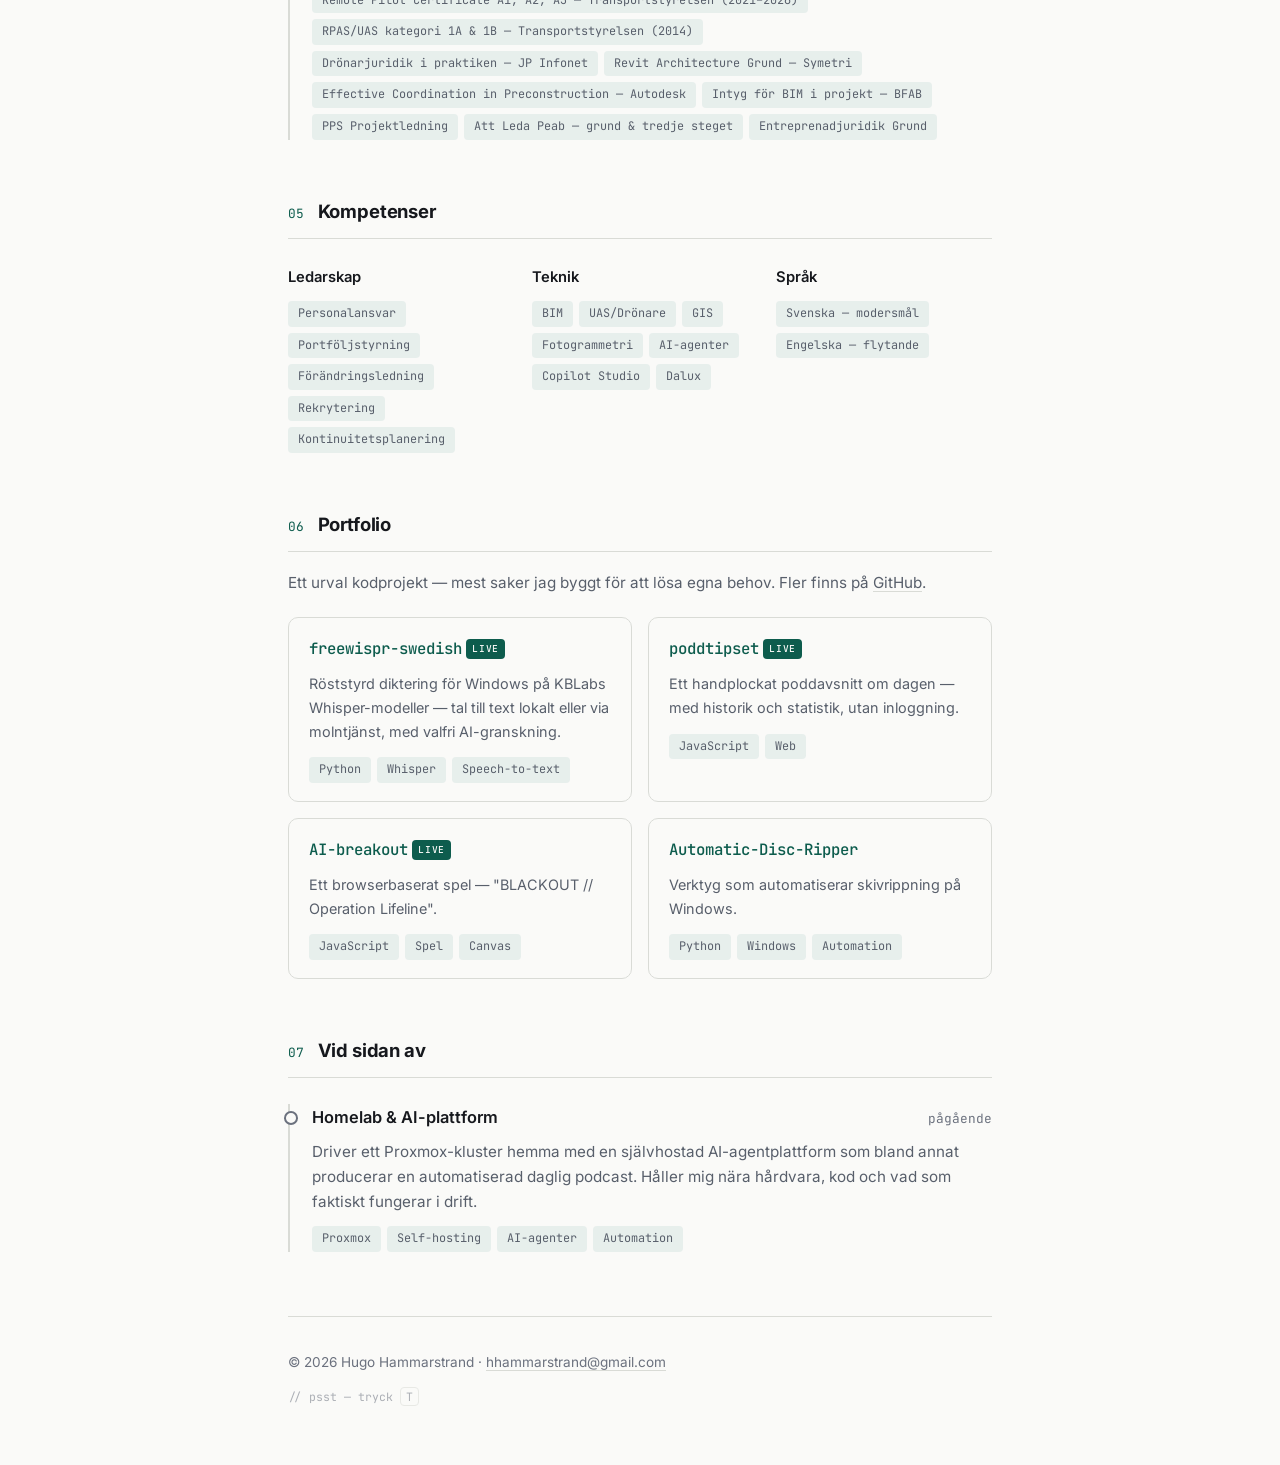
==== commit f323d096: "Remove non-existent digital coach role; team is four specialists Co-Authored-By: Claude Fable 5 <nor" ====
--- a/index.html
+++ b/index.html
@@ -63,7 +63,7 @@
       <p class="tagline">
         Erfaren ledare i gränslandet mellan teknik, innovation och verksamhetsutveckling.
         Byggde upp Peabkoncernens drönarverksamhet från två till närmare hundra piloter
-        på två år. Leder idag en grupp på fem specialister, driver affärsområdets
+        på två år. Leder idag en grupp på fyra specialister, driver affärsområdets
         utvecklingsportfölj och driver AI-kompetensen framåt i verksamheten. Trygg i
         komplexa, reglerade miljöer – skapar struktur och riktning när förutsättningarna
         är i rörelse.
@@ -87,7 +87,7 @@
           </div>
           <p class="org">Peab Anläggning AB · Göteborg</p>
           <p>
-            Leder en grupp på fem specialister: två digitala ledare, digital coach,
+            Leder en grupp på fyra specialister: två digitala ledare,
             utvecklingsingenjör och UAS-samordnare – med personalansvar, lönesättning,
             kompetensutveckling och rekrytering. Portföljledare för affärsområdets
             utvecklingsportfölj: prioriterar projekt mot verksamhetens mål, följer upp
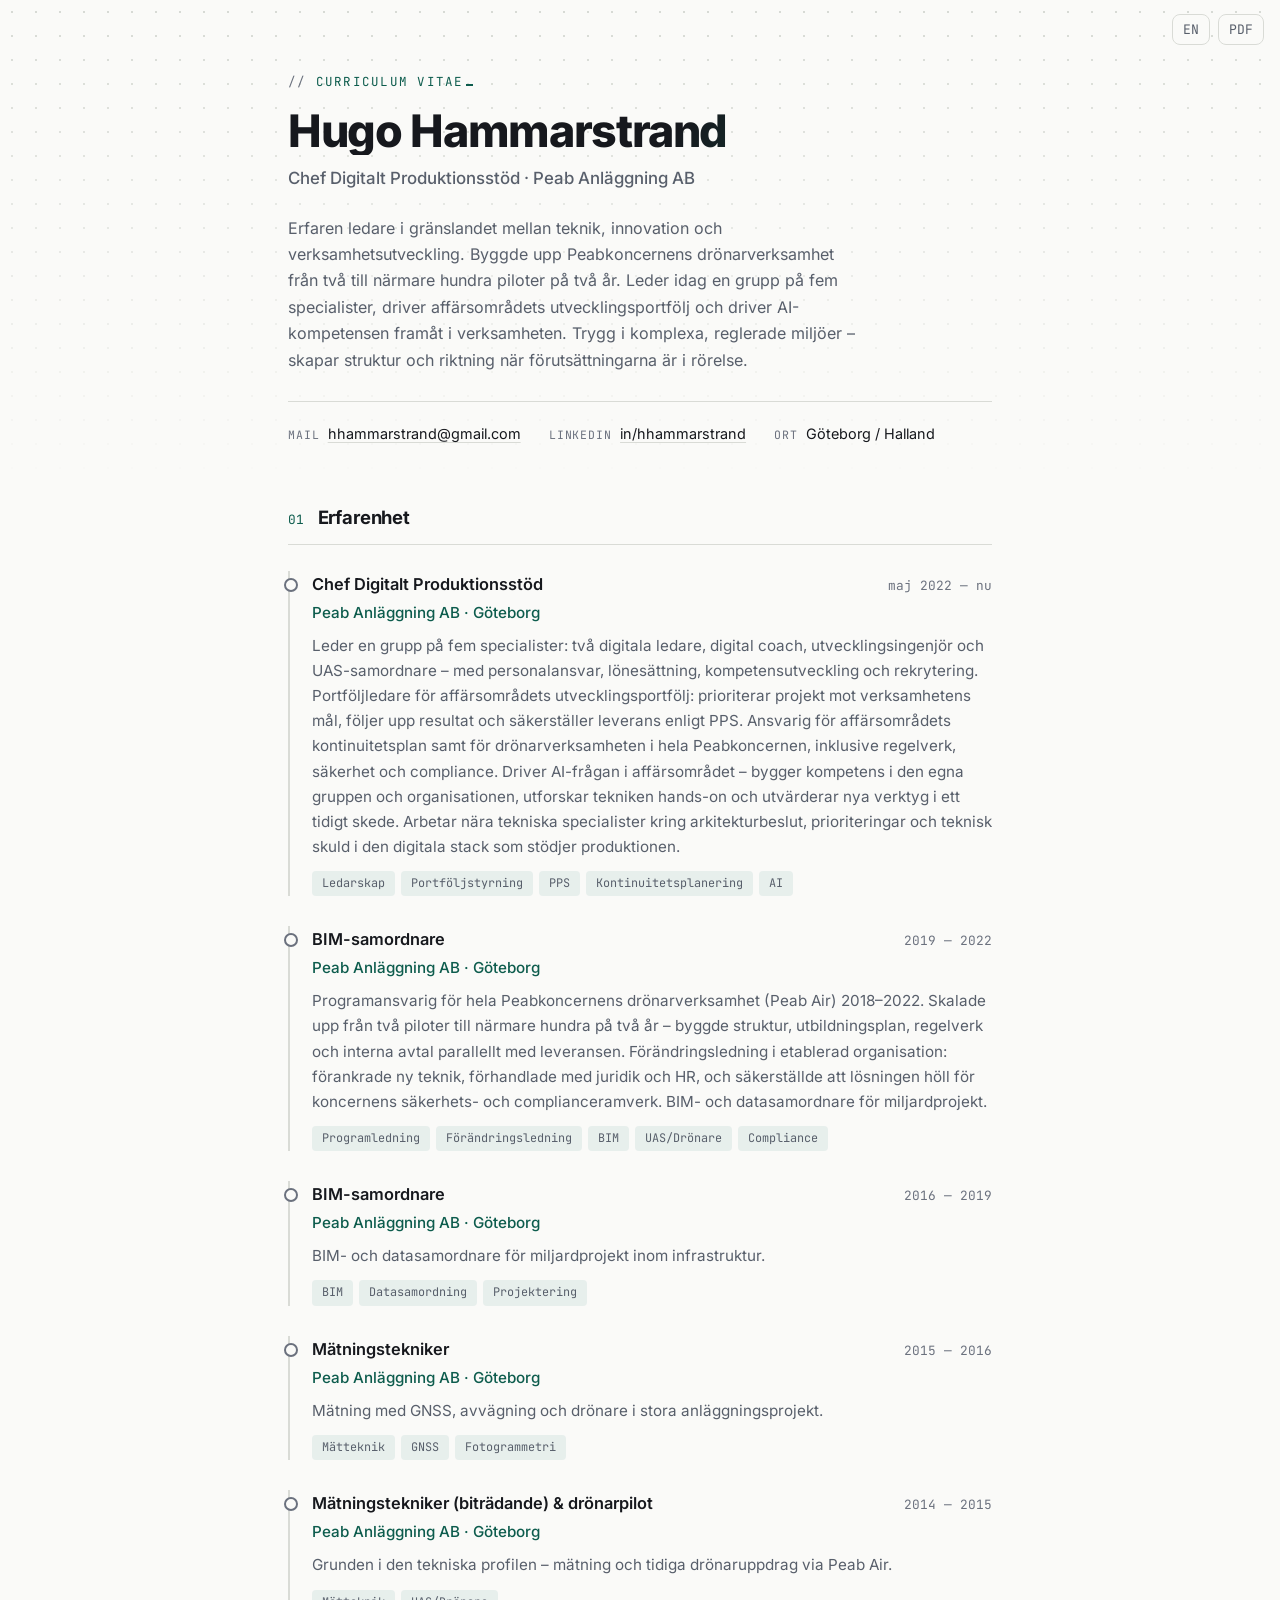
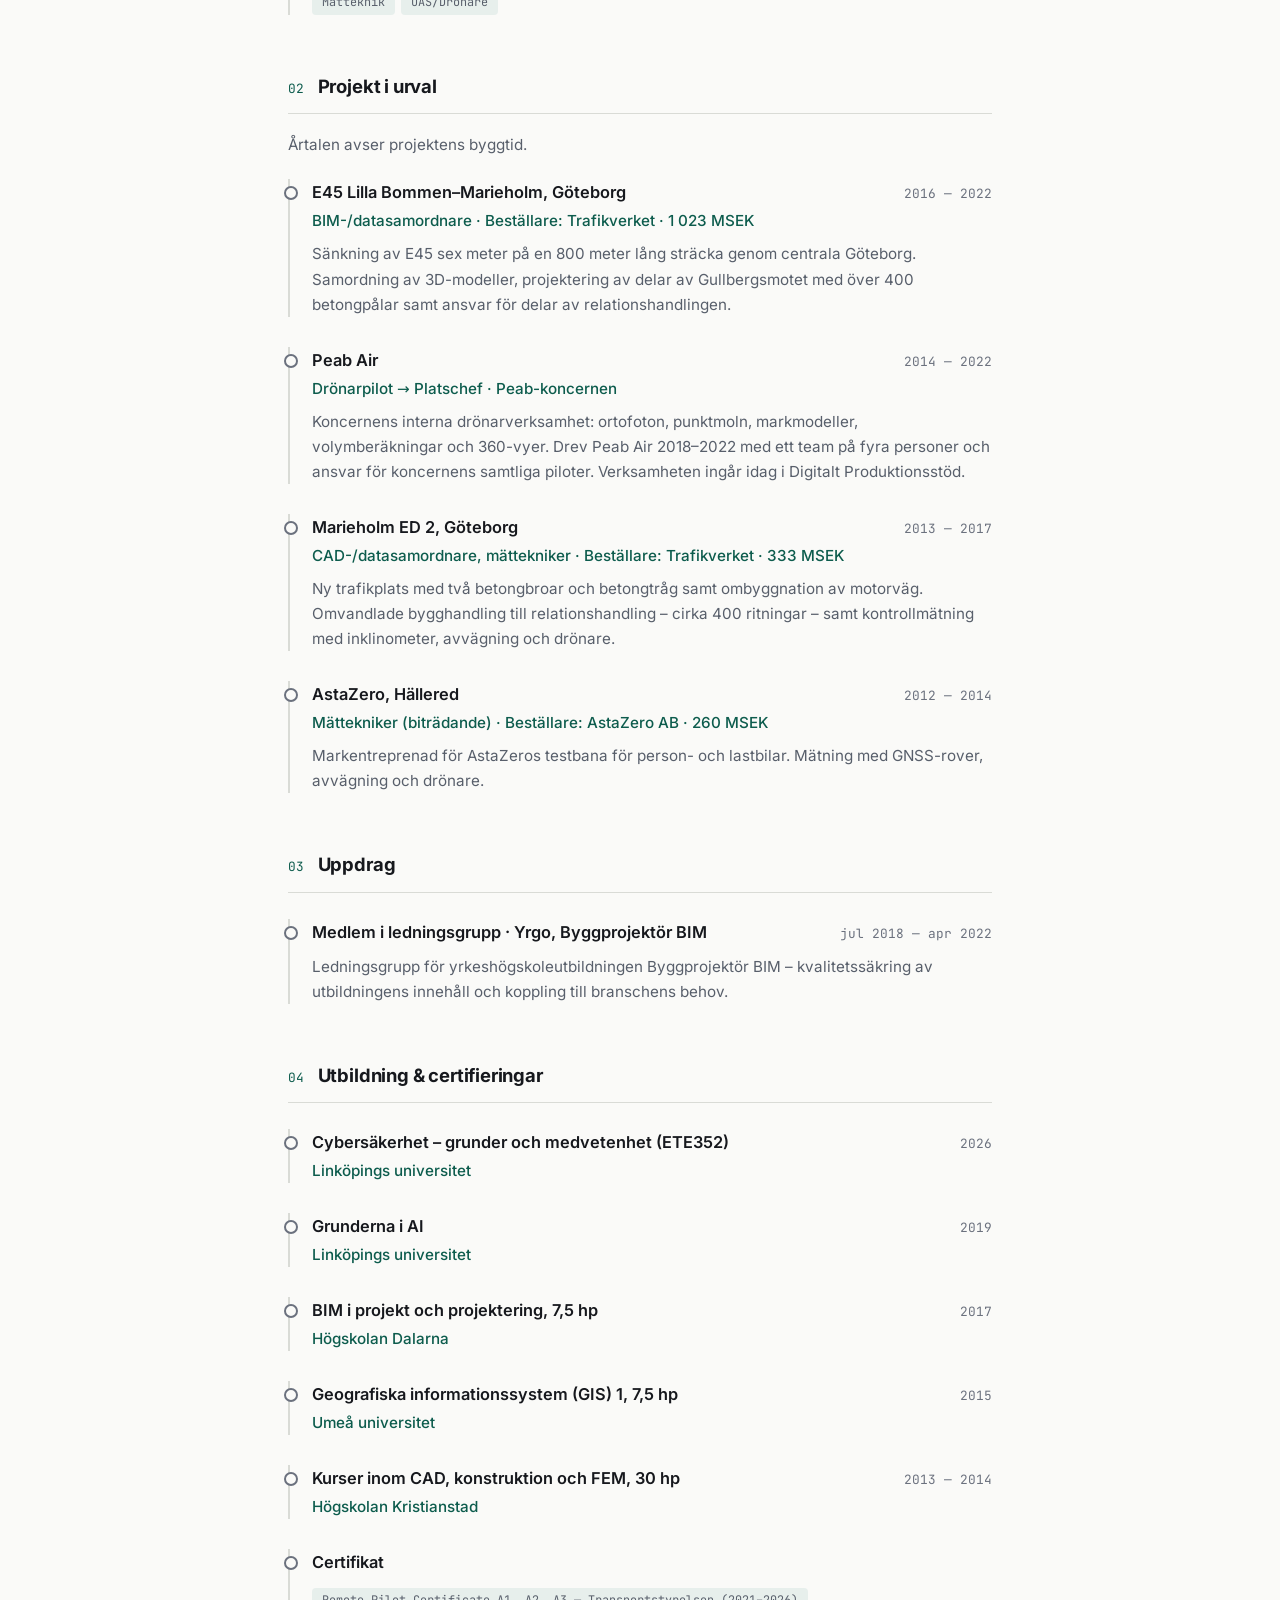
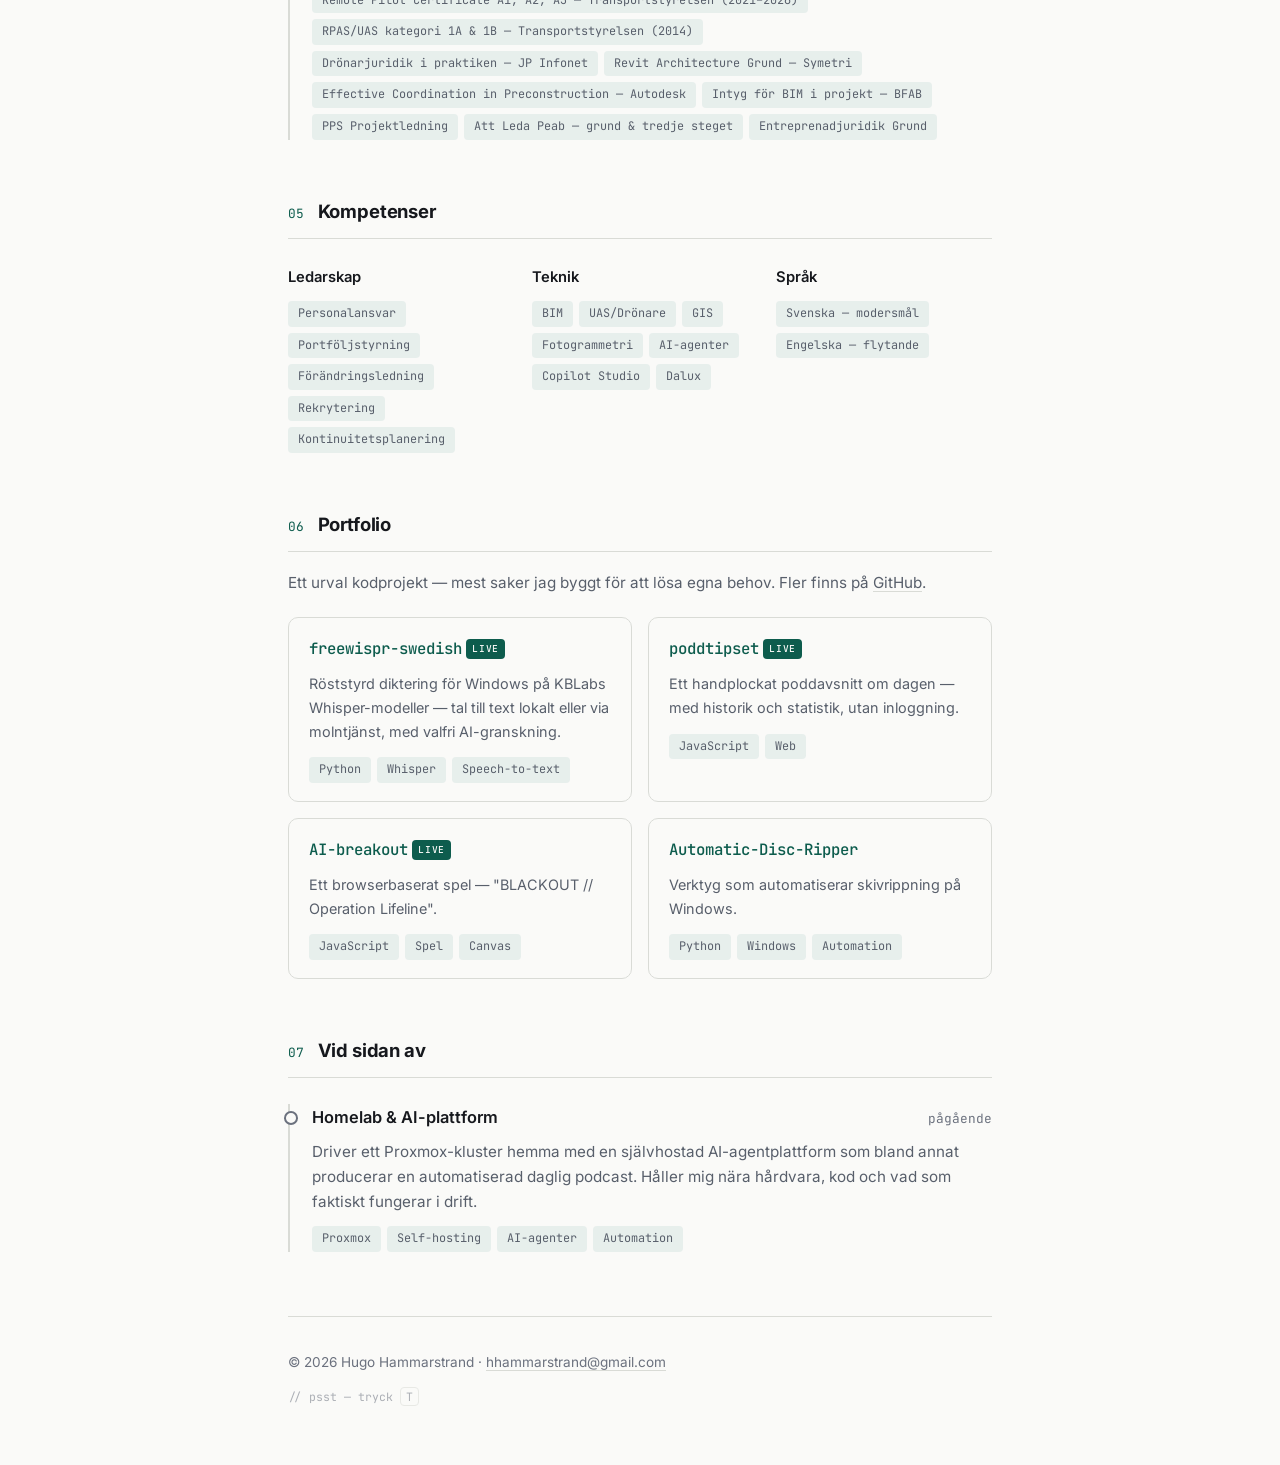
==== commit f35e74ab: "Restore digital coach; team is five specialists Reverts the earlier incorrect removal — the digital " ====
--- a/index.html
+++ b/index.html
@@ -63,7 +63,7 @@
       <p class="tagline">
         Erfaren ledare i gränslandet mellan teknik, innovation och verksamhetsutveckling.
         Byggde upp Peabkoncernens drönarverksamhet från två till närmare hundra piloter
-        på två år. Leder idag en grupp på fyra specialister, driver affärsområdets
+        på två år. Leder idag en grupp på fem specialister, driver affärsområdets
         utvecklingsportfölj och driver AI-kompetensen framåt i verksamheten. Trygg i
         komplexa, reglerade miljöer – skapar struktur och riktning när förutsättningarna
         är i rörelse.
@@ -87,7 +87,7 @@
           </div>
           <p class="org">Peab Anläggning AB · Göteborg</p>
           <p>
-            Leder en grupp på fyra specialister: två digitala ledare,
+            Leder en grupp på fem specialister: två digitala ledare, digital coach,
             utvecklingsingenjör och UAS-samordnare – med personalansvar, lönesättning,
             kompetensutveckling och rekrytering. Portföljledare för affärsområdets
             utvecklingsportfölj: prioriterar projekt mot verksamhetens mål, följer upp
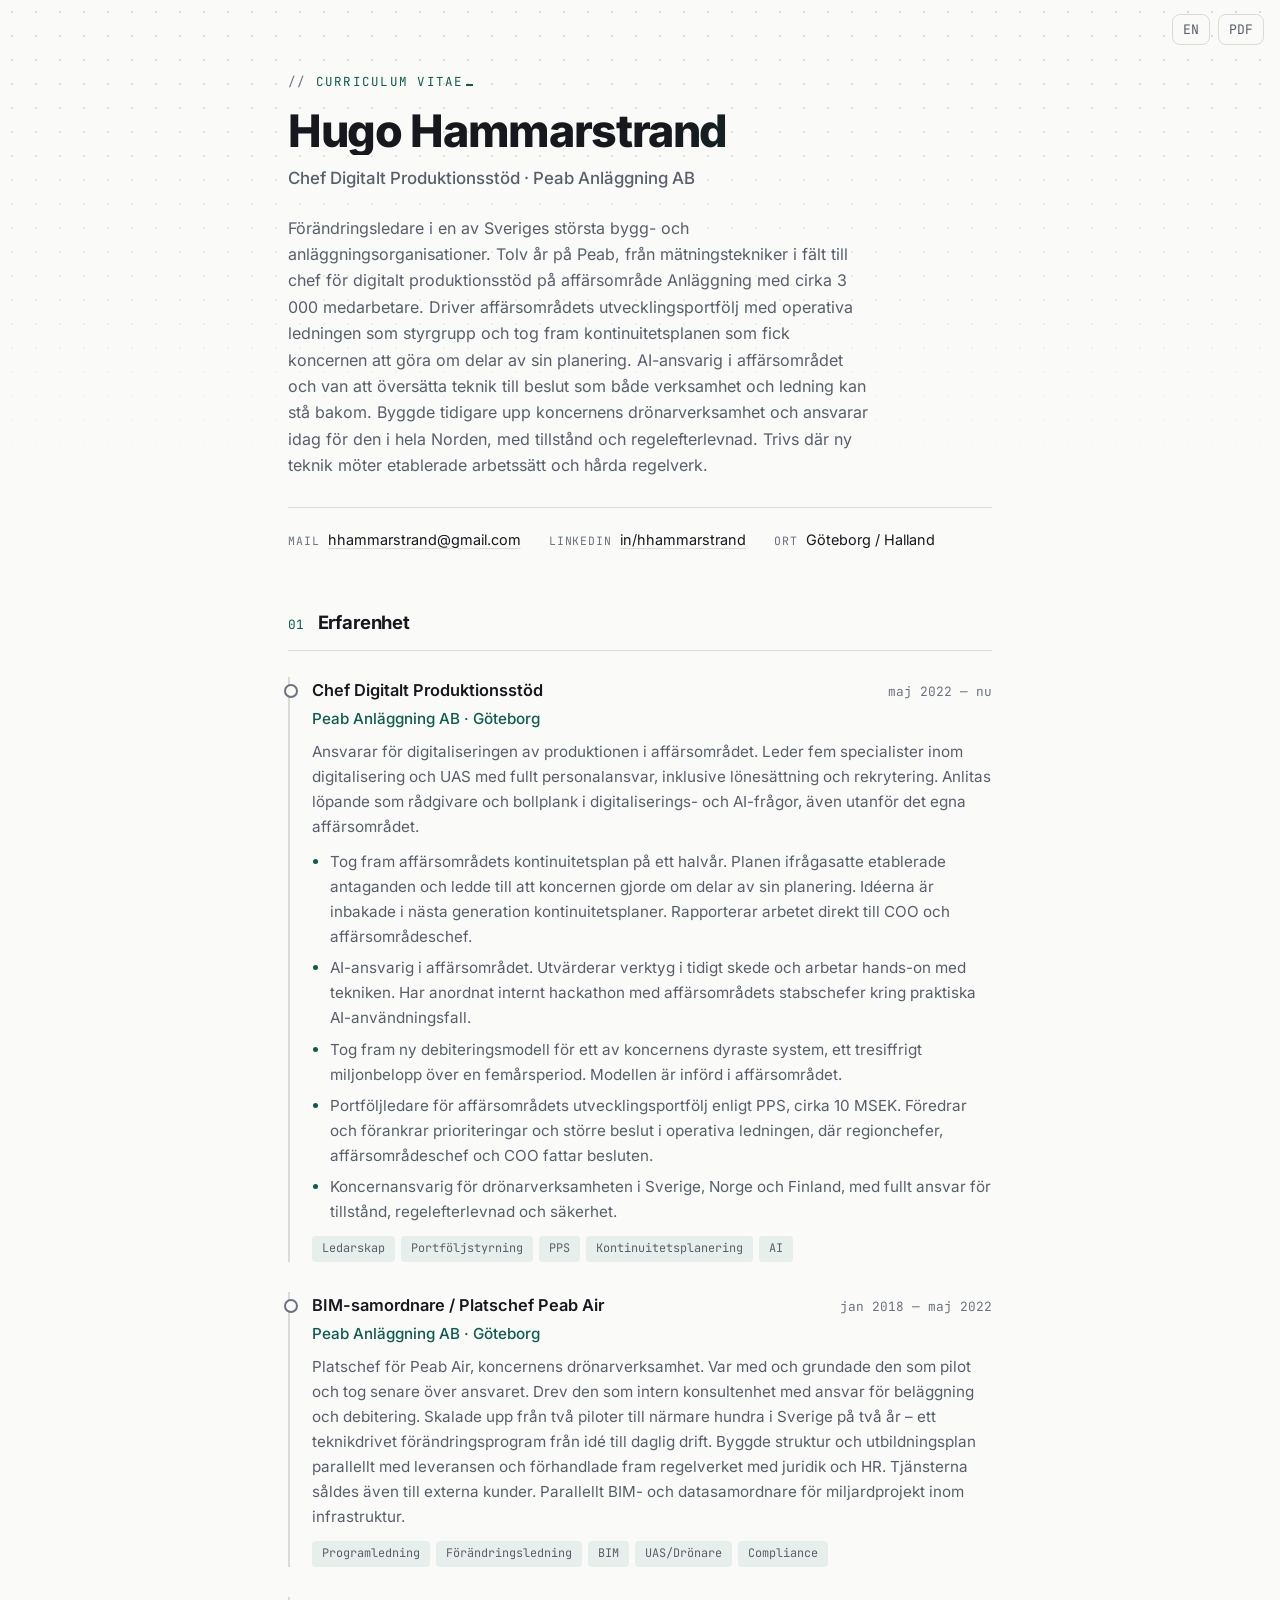
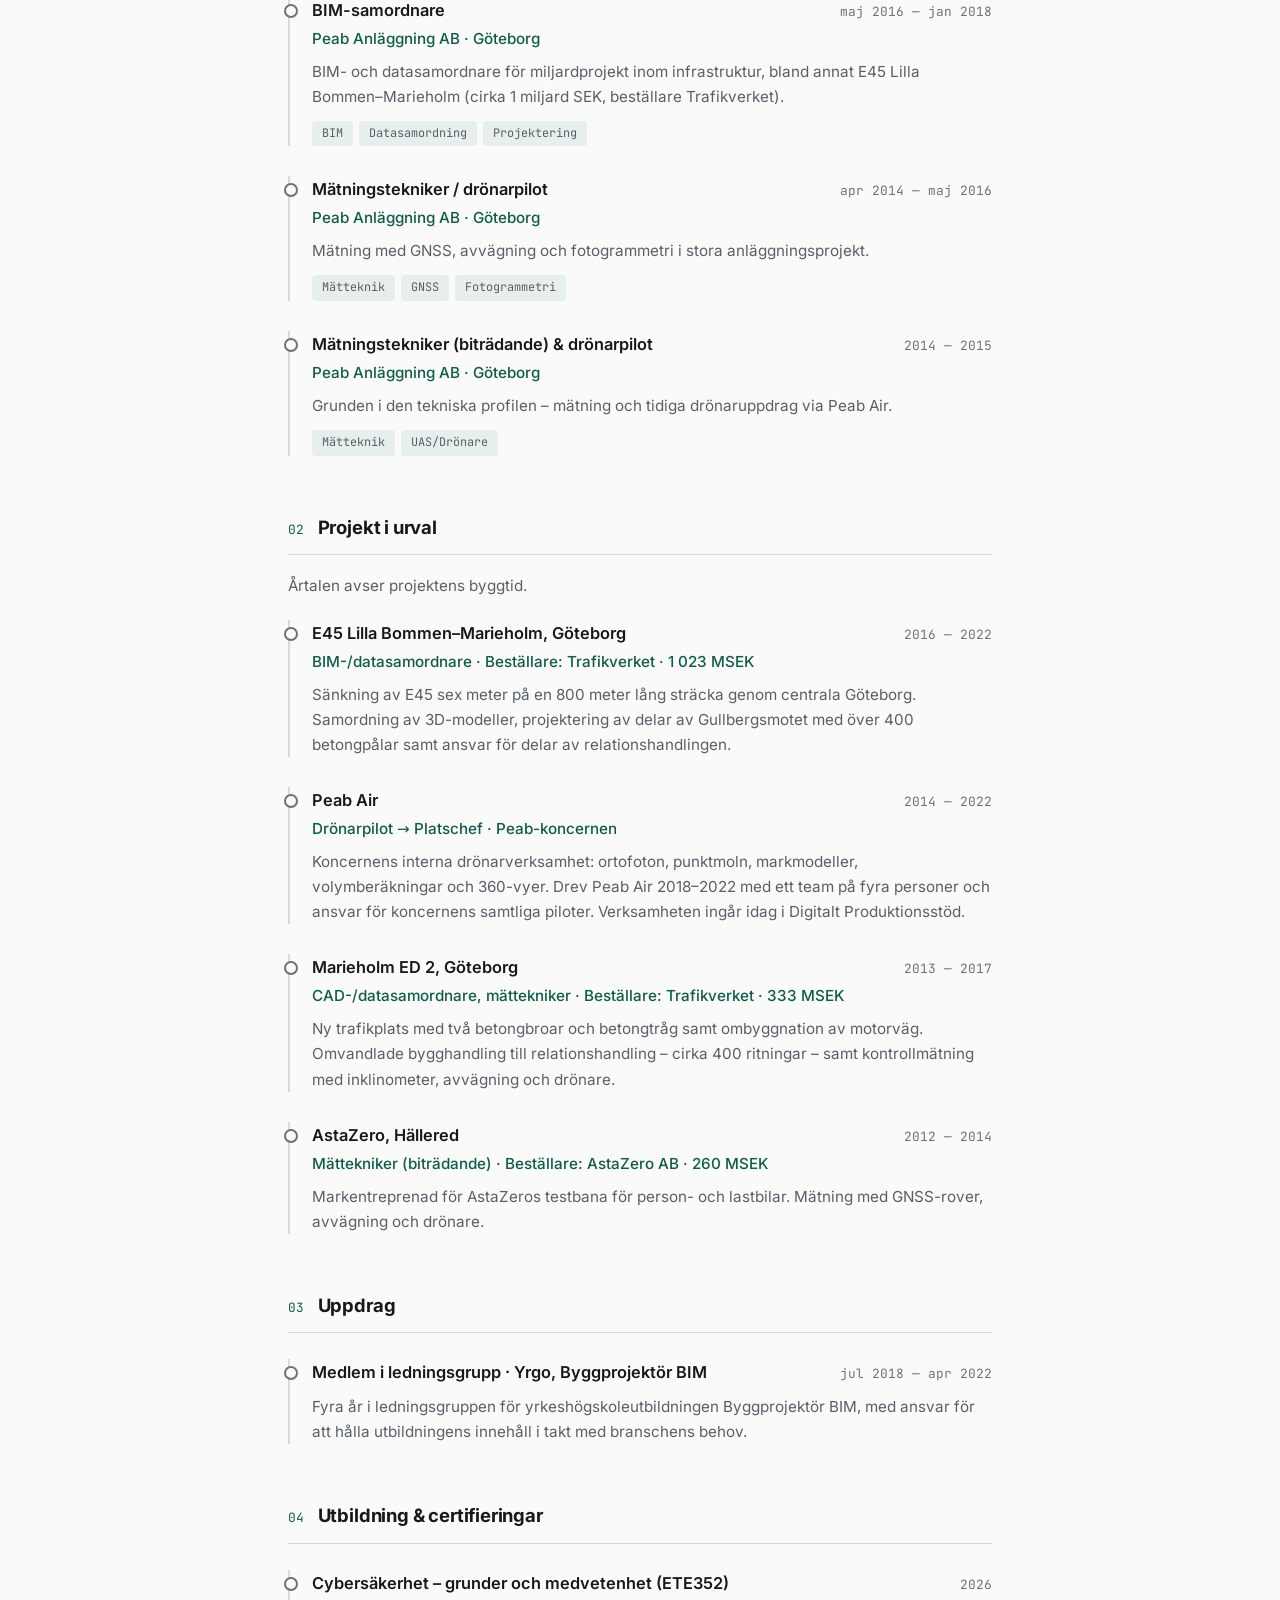
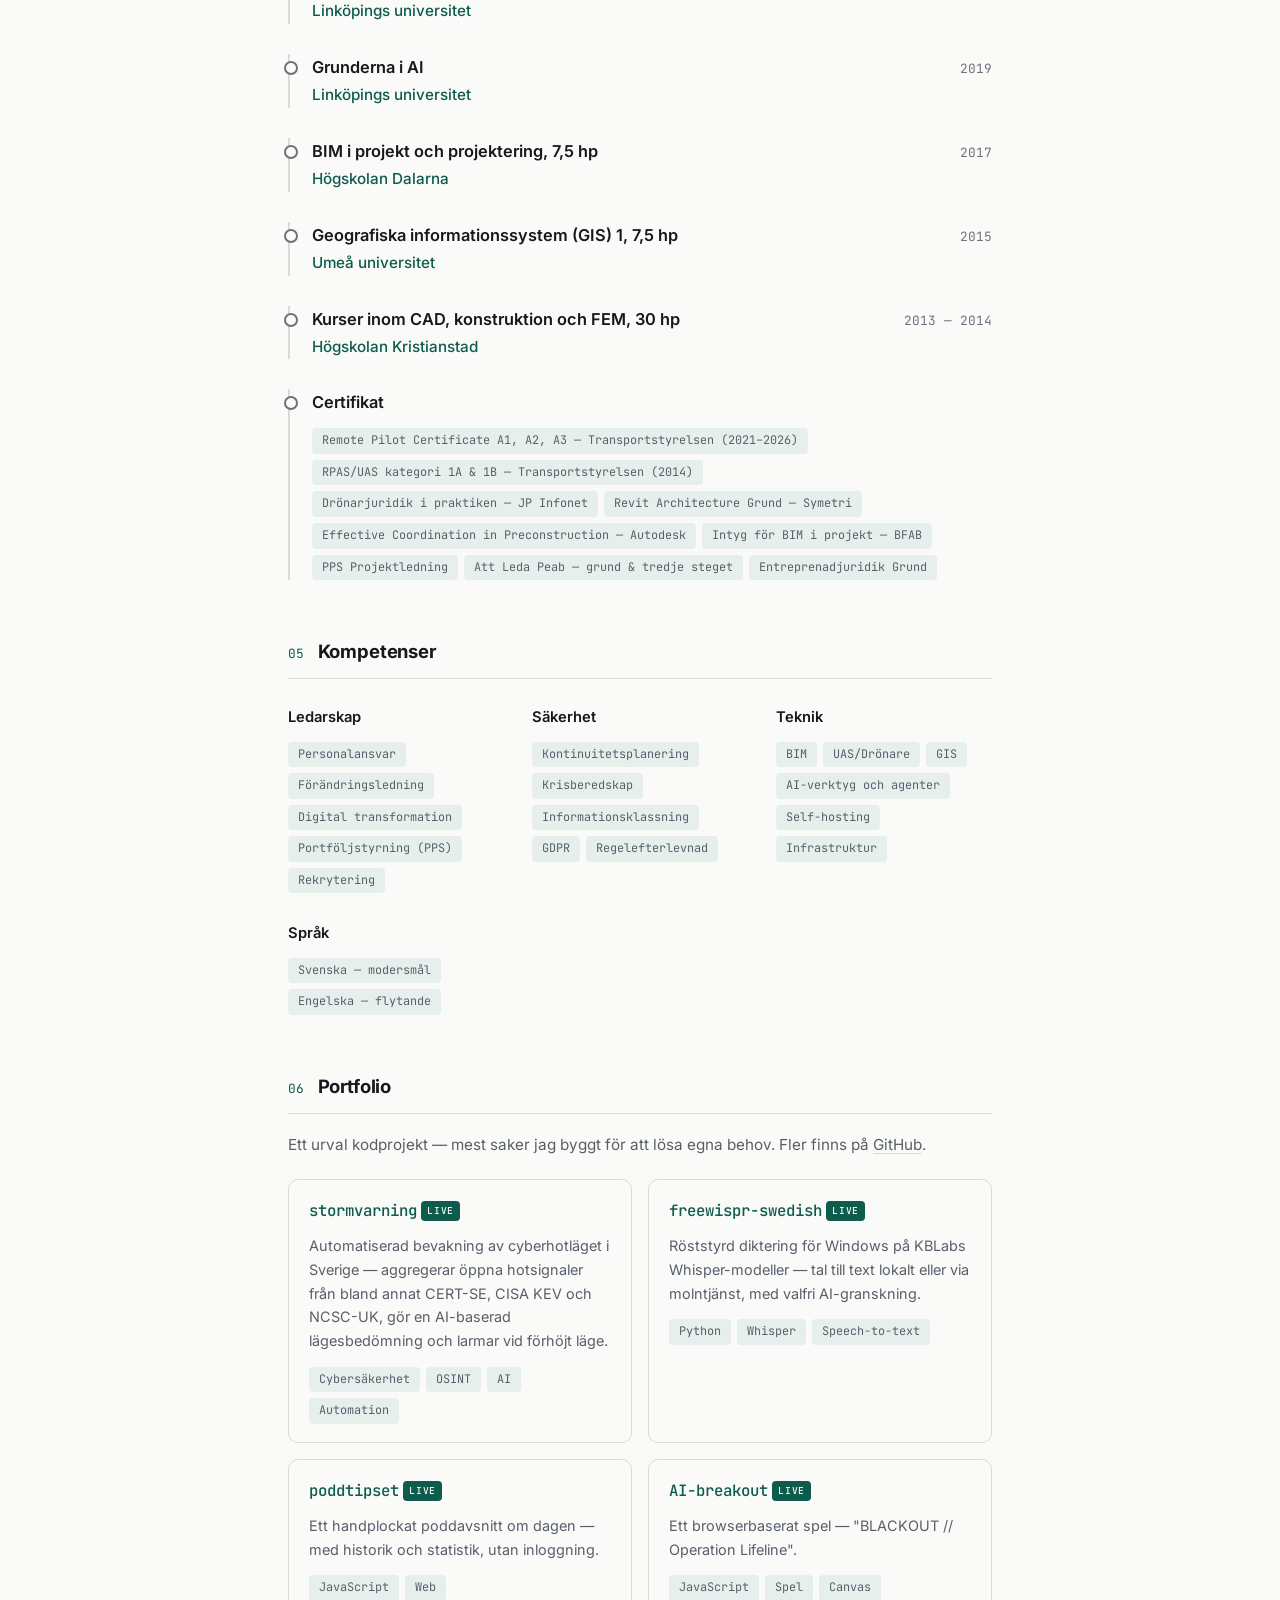
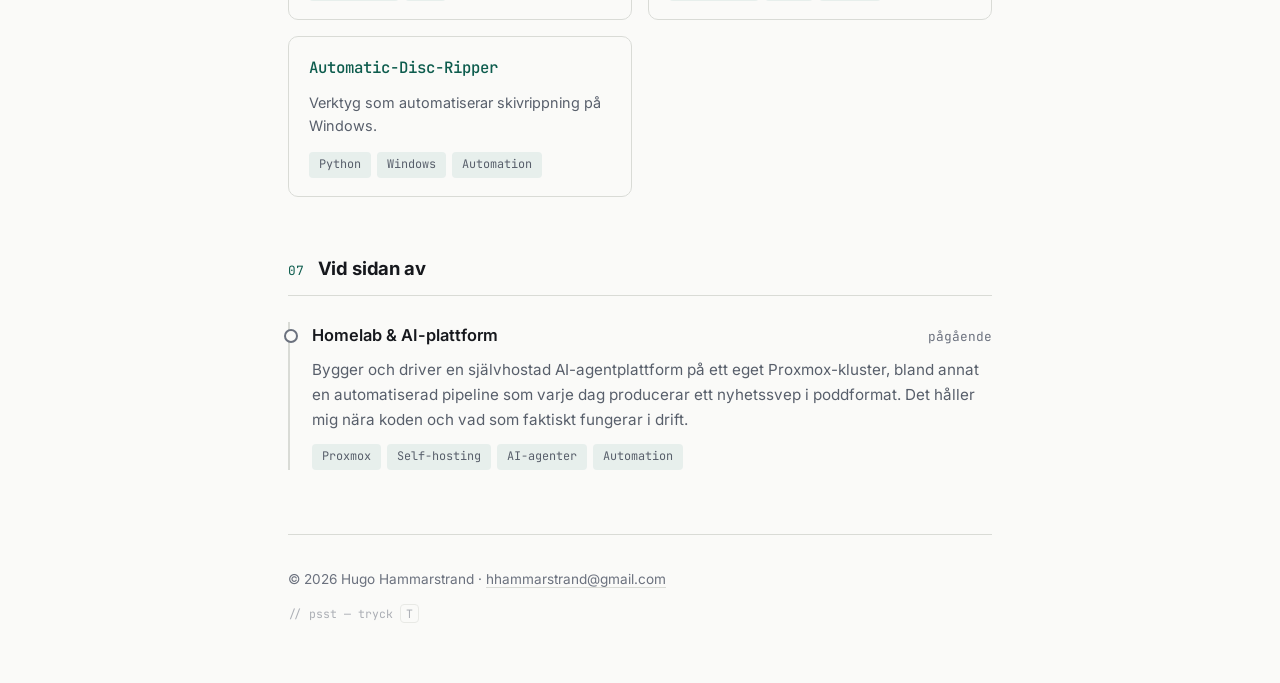
==== commit 289572c1: "Adopt new CV version and add stormvarning to portfolio - New profile text: change leadership framing" ====
--- a/index.html
+++ b/index.html
@@ -13,7 +13,7 @@
 
   <meta property="og:type" content="profile">
   <meta property="og:title" content="Hugo Hammarstrand — CV">
-  <meta property="og:description" content="Chef Digitalt Produktionsstöd på Peab Anläggning AB. 12+ år i byggbranschen, byggde upp koncernens drönarverksamhet från 2 till ~100 piloter.">
+  <meta property="og:description" content="Chef Digitalt Produktionsstöd på Peab Anläggning AB. Tolv år på Peab – förändringsledning, utvecklingsportfölj, AI-ansvarig och koncernansvar för drönarverksamheten i Norden.">
   <meta property="og:url" content="https://hhammarstrand.github.io/cv/">
   <meta property="og:image" content="https://hhammarstrand.github.io/cv/og-image.png">
   <meta property="og:image:width" content="1200">
@@ -61,12 +61,16 @@
       <h1>Hugo Hammarstrand</h1>
       <p class="title">Chef Digitalt Produktionsstöd · Peab Anläggning AB</p>
       <p class="tagline">
-        Erfaren ledare i gränslandet mellan teknik, innovation och verksamhetsutveckling.
-        Byggde upp Peabkoncernens drönarverksamhet från två till närmare hundra piloter
-        på två år. Leder idag en grupp på fem specialister, driver affärsområdets
-        utvecklingsportfölj och driver AI-kompetensen framåt i verksamheten. Trygg i
-        komplexa, reglerade miljöer – skapar struktur och riktning när förutsättningarna
-        är i rörelse.
+        Förändringsledare i en av Sveriges största bygg- och anläggningsorganisationer.
+        Tolv år på Peab, från mätningstekniker i fält till chef för digitalt
+        produktionsstöd på affärsområde Anläggning med cirka 3 000 medarbetare. Driver
+        affärsområdets utvecklingsportfölj med operativa ledningen som styrgrupp och tog
+        fram kontinuitetsplanen som fick koncernen att göra om delar av sin planering.
+        AI-ansvarig i affärsområdet och van att översätta teknik till beslut som både
+        verksamhet och ledning kan stå bakom. Byggde tidigare upp koncernens
+        drönarverksamhet och ansvarar idag för den i hela Norden, med tillstånd och
+        regelefterlevnad. Trivs där ny teknik möter etablerade arbetssätt och hårda
+        regelverk.
       </p>
       <ul class="contact">
         <li><span class="label">mail</span><a href="mailto:hhammarstrand@gmail.com">hhammarstrand@gmail.com</a></li>
@@ -87,19 +91,39 @@
           </div>
           <p class="org">Peab Anläggning AB · Göteborg</p>
           <p>
-            Leder en grupp på fem specialister: två digitala ledare, digital coach,
-            utvecklingsingenjör och UAS-samordnare – med personalansvar, lönesättning,
-            kompetensutveckling och rekrytering. Portföljledare för affärsområdets
-            utvecklingsportfölj: prioriterar projekt mot verksamhetens mål, följer upp
-            resultat och säkerställer leverans enligt PPS. Ansvarig för affärsområdets
-            kontinuitetsplan samt för drönarverksamheten i hela Peabkoncernen, inklusive
-            regelverk, säkerhet och compliance. Driver AI-frågan i affärsområdet –
-            bygger kompetens i den egna gruppen och organisationen, utforskar tekniken
-            hands-on och utvärderar nya verktyg i ett tidigt skede.
-            Arbetar nära tekniska specialister kring
-            arkitekturbeslut, prioriteringar och teknisk skuld i den digitala stack
-            som stödjer produktionen.
-          </p>
+            Ansvarar för digitaliseringen av produktionen i affärsområdet. Leder fem
+            specialister inom digitalisering och UAS med fullt personalansvar, inklusive
+            lönesättning och rekrytering. Anlitas löpande som rådgivare och bollplank i
+            digitaliserings- och AI-frågor, även utanför det egna affärsområdet.
+          </p>
+          <ul class="achievements">
+            <li>
+              Tog fram affärsområdets kontinuitetsplan på ett halvår. Planen ifrågasatte
+              etablerade antaganden och ledde till att koncernen gjorde om delar av sin
+              planering. Idéerna är inbakade i nästa generation kontinuitetsplaner.
+              Rapporterar arbetet direkt till COO och affärsområdeschef.
+            </li>
+            <li>
+              AI-ansvarig i affärsområdet. Utvärderar verktyg i tidigt skede och arbetar
+              hands-on med tekniken. Har anordnat internt hackathon med affärsområdets
+              stabschefer kring praktiska AI-användningsfall.
+            </li>
+            <li>
+              Tog fram ny debiteringsmodell för ett av koncernens dyraste system, ett
+              tresiffrigt miljonbelopp över en femårsperiod. Modellen är införd i
+              affärsområdet.
+            </li>
+            <li>
+              Portföljledare för affärsområdets utvecklingsportfölj enligt PPS, cirka
+              10 MSEK. Föredrar och förankrar prioriteringar och större beslut i
+              operativa ledningen, där regionchefer, affärsområdeschef och COO fattar
+              besluten.
+            </li>
+            <li>
+              Koncernansvarig för drönarverksamheten i Sverige, Norge och Finland, med
+              fullt ansvar för tillstånd, regelefterlevnad och säkerhet.
+            </li>
+          </ul>
           <ul class="tags">
             <li>Ledarskap</li><li>Portföljstyrning</li><li>PPS</li><li>Kontinuitetsplanering</li><li>AI</li>
           </ul>
@@ -107,43 +131,49 @@
 
         <article class="entry">
           <div class="entry-header">
+            <h3>BIM-samordnare / Platschef Peab Air</h3>
+            <span class="period">jan 2018 — maj 2022</span>
+          </div>
+          <p class="org">Peab Anläggning AB · Göteborg</p>
+          <p>
+            Platschef för Peab Air, koncernens drönarverksamhet. Var med och grundade
+            den som pilot och tog senare över ansvaret. Drev den som intern konsultenhet
+            med ansvar för beläggning och debitering. Skalade upp från två piloter till
+            närmare hundra i Sverige på två år – ett teknikdrivet förändringsprogram
+            från idé till daglig drift. Byggde struktur och utbildningsplan parallellt
+            med leveransen och förhandlade fram regelverket med juridik och HR.
+            Tjänsterna såldes även till externa kunder. Parallellt BIM- och
+            datasamordnare för miljardprojekt inom infrastruktur.
+          </p>
+          <ul class="tags">
+            <li>Programledning</li><li>Förändringsledning</li><li>BIM</li><li>UAS/Drönare</li><li>Compliance</li>
+          </ul>
+        </article>
+
+        <article class="entry">
+          <div class="entry-header">
             <h3>BIM-samordnare</h3>
-            <span class="period">2019 — 2022</span>
+            <span class="period">maj 2016 — jan 2018</span>
           </div>
           <p class="org">Peab Anläggning AB · Göteborg</p>
           <p>
-            Programansvarig för hela Peabkoncernens drönarverksamhet (Peab Air)
-            2018–2022. Skalade upp från två piloter till närmare hundra på två år –
-            byggde struktur, utbildningsplan, regelverk och interna avtal parallellt
-            med leveransen. Förändringsledning i etablerad organisation: förankrade ny
-            teknik, förhandlade med juridik och HR, och säkerställde att lösningen höll
-            för koncernens säkerhets- och complianceramverk. BIM- och datasamordnare
-            för miljardprojekt.
-          </p>
-          <ul class="tags">
-            <li>Programledning</li><li>Förändringsledning</li><li>BIM</li><li>UAS/Drönare</li><li>Compliance</li>
-          </ul>
-        </article>
-
-        <article class="entry">
-          <div class="entry-header">
-            <h3>BIM-samordnare</h3>
-            <span class="period">2016 — 2019</span>
+            BIM- och datasamordnare för miljardprojekt inom infrastruktur, bland annat
+            E45 Lilla Bommen–Marieholm (cirka 1 miljard SEK, beställare Trafikverket).
+          </p>
+          <ul class="tags">
+            <li>BIM</li><li>Datasamordning</li><li>Projektering</li>
+          </ul>
+        </article>
+
+        <article class="entry">
+          <div class="entry-header">
+            <h3>Mätningstekniker / drönarpilot</h3>
+            <span class="period">apr 2014 — maj 2016</span>
           </div>
           <p class="org">Peab Anläggning AB · Göteborg</p>
-          <p>BIM- och datasamordnare för miljardprojekt inom infrastruktur.</p>
-          <ul class="tags">
-            <li>BIM</li><li>Datasamordning</li><li>Projektering</li>
-          </ul>
-        </article>
-
-        <article class="entry">
-          <div class="entry-header">
-            <h3>Mätningstekniker</h3>
-            <span class="period">2015 — 2016</span>
-          </div>
-          <p class="org">Peab Anläggning AB · Göteborg</p>
-          <p>Mätning med GNSS, avvägning och drönare i stora anläggningsprojekt.</p>
+          <p>
+            Mätning med GNSS, avvägning och fotogrammetri i stora anläggningsprojekt.
+          </p>
           <ul class="tags">
             <li>Mätteknik</li><li>GNSS</li><li>Fotogrammetri</li>
           </ul>
@@ -233,8 +263,8 @@
             <span class="period">jul 2018 — apr 2022</span>
           </div>
           <p>
-            Ledningsgrupp för yrkeshögskoleutbildningen Byggprojektör BIM – kvalitetssäkring
-            av utbildningens innehåll och koppling till branschens behov.
+            Fyra år i ledningsgruppen för yrkeshögskoleutbildningen Byggprojektör BIM,
+            med ansvar för att hålla utbildningens innehåll i takt med branschens behov.
           </p>
         </article>
       </section>
@@ -308,13 +338,19 @@
           <div class="skill-group">
             <h3>Ledarskap</h3>
             <ul class="tags">
-              <li>Personalansvar</li><li>Portföljstyrning</li><li>Förändringsledning</li><li>Rekrytering</li><li>Kontinuitetsplanering</li>
+              <li>Personalansvar</li><li>Förändringsledning</li><li>Digital transformation</li><li>Portföljstyrning (PPS)</li><li>Rekrytering</li>
+            </ul>
+          </div>
+          <div class="skill-group">
+            <h3>Säkerhet</h3>
+            <ul class="tags">
+              <li>Kontinuitetsplanering</li><li>Krisberedskap</li><li>Informationsklassning</li><li>GDPR</li><li>Regelefterlevnad</li>
             </ul>
           </div>
           <div class="skill-group">
             <h3>Teknik</h3>
             <ul class="tags">
-              <li>BIM</li><li>UAS/Drönare</li><li>GIS</li><li>Fotogrammetri</li><li>AI-agenter</li><li>Copilot Studio</li><li>Dalux</li>
+              <li>BIM</li><li>UAS/Drönare</li><li>GIS</li><li>AI-verktyg och agenter</li><li>Self-hosting</li><li>Infrastruktur</li>
             </ul>
           </div>
           <div class="skill-group">
@@ -332,6 +368,12 @@
         <p class="section-intro">Ett urval kodprojekt — mest saker jag byggt för att lösa egna behov. Fler finns på <a href="https://github.com/hhammarstrand" target="_blank" rel="noopener">GitHub</a>.</p>
         <div class="portfolio">
 
+          <a class="project" href="https://hhammarstrand.github.io/stormvarning/" target="_blank" rel="noopener">
+            <h3>stormvarning <span class="live-badge">live</span> <span class="arrow" aria-hidden="true">↗</span></h3>
+            <p>Automatiserad bevakning av cyberhotläget i Sverige — aggregerar öppna hotsignaler från bland annat CERT-SE, CISA KEV och NCSC-UK, gör en AI-baserad lägesbedömning och larmar vid förhöjt läge.</p>
+            <ul class="tags"><li>Cybersäkerhet</li><li>OSINT</li><li>AI</li><li>Automation</li></ul>
+          </a>
+
           <a class="project" href="https://hhammarstrand.github.io/freewispr-swedish/" target="_blank" rel="noopener">
             <h3>freewispr-swedish <span class="live-badge">live</span> <span class="arrow" aria-hidden="true">↗</span></h3>
             <p>Röststyrd diktering för Windows på KBLabs Whisper-modeller — tal till text lokalt eller via molntjänst, med valfri AI-granskning.</p>
@@ -369,9 +411,10 @@
             <span class="period">pågående</span>
           </div>
           <p>
-            Driver ett Proxmox-kluster hemma med en självhostad AI-agentplattform som
-            bland annat producerar en automatiserad daglig podcast. Håller mig nära
-            hårdvara, kod och vad som faktiskt fungerar i drift.
+            Bygger och driver en självhostad AI-agentplattform på ett eget
+            Proxmox-kluster, bland annat en automatiserad pipeline som varje dag
+            producerar ett nyhetssvep i poddformat. Det håller mig nära koden och vad
+            som faktiskt fungerar i drift.
           </p>
           <ul class="tags">
             <li>Proxmox</li><li>Self-hosting</li><li>AI-agenter</li><li>Automation</li>
--- a/style.css
+++ b/style.css
@@ -271,6 +271,22 @@
   margin: 8px 0 0;
   color: var(--muted);
   font-size: 0.95rem;
+}
+
+/* Meritpunkter under en post */
+.achievements {
+  margin: 10px 0 0;
+  padding-left: 18px;
+  color: var(--muted);
+  font-size: 0.95rem;
+}
+
+.achievements li {
+  margin-bottom: 6px;
+}
+
+.achievements li::marker {
+  color: var(--accent);
 }
 
 /* ===================== Taggar ===================== */
